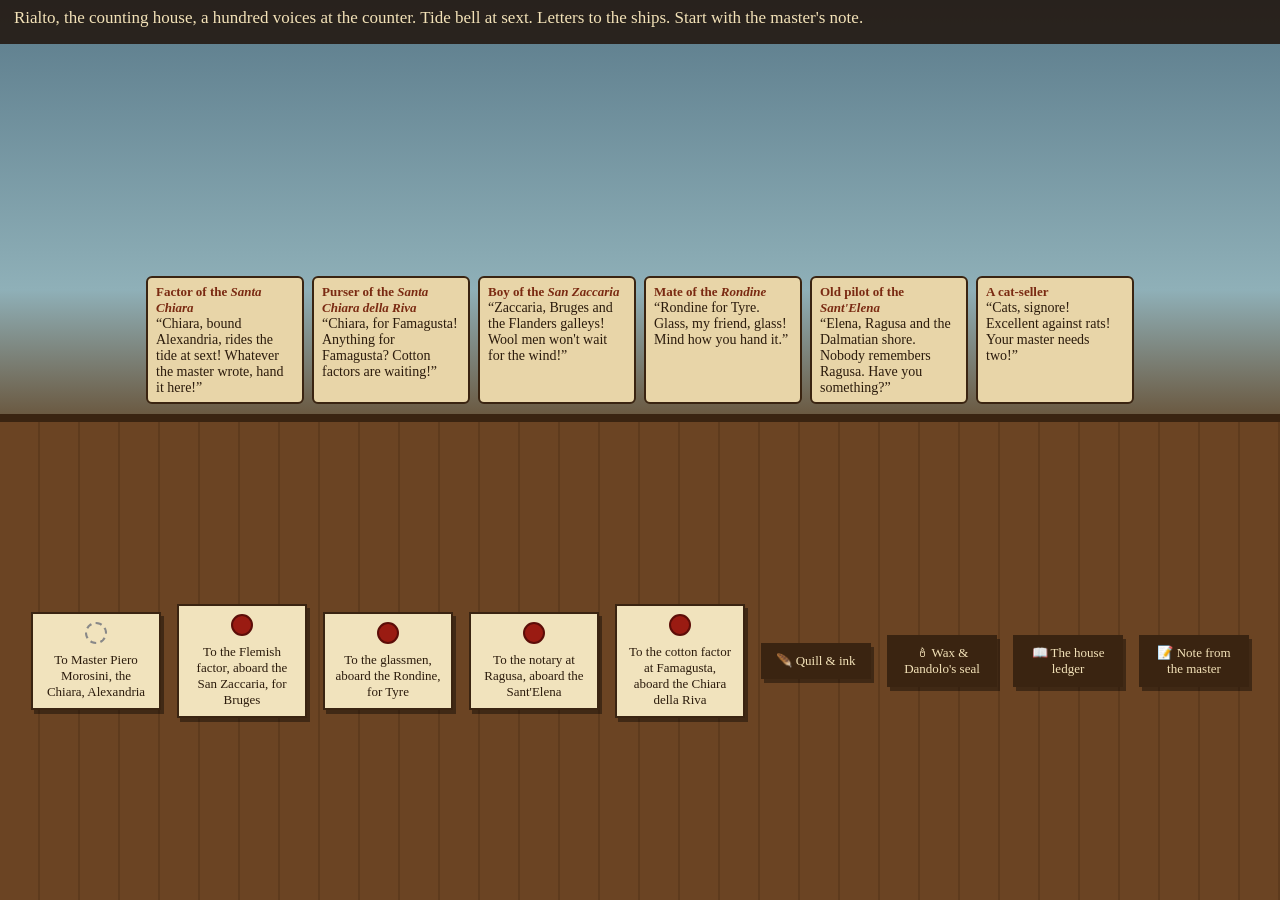
==== worlds/fog-pines/spaces/12_14/1/index.html @ 8b4f6ed6 "Visits, visitor books and heat" ====
<!doctype html><meta charset=utf-8><title>The Counting Desk</title>
<style>
*{box-sizing:border-box}body{margin:0;height:100vh;overflow:hidden;background:#2a1a10;color:#2b1b0c;font:17px Georgia,serif;display:flex;flex-direction:column}
#top{flex:0 0 46%;background:linear-gradient(#5a7a8a,#8fb0b8 70%,#6b5a42);padding:10px;display:flex;flex-wrap:wrap;gap:8px;align-content:flex-end;justify-content:center;position:relative}
#msg{position:absolute;left:0;right:0;top:0;padding:8px 14px;background:rgba(30,15,5,.82);color:#f3e2b8;min-height:44px;z-index:5}
.p{width:158px;background:#e8d5a8;border:2px solid #3a2411;border-radius:6px;padding:6px 8px;font-size:14px;cursor:pointer;position:relative;transition:transform .2s}
.p b{display:block;font-size:13px;color:#7a2a12}.p:hover{transform:translateY(-4px)}
.p.shake{animation:sh .35s}@keyframes sh{25%{transform:translateX(-8px)}75%{transform:translateX(8px)}}
.p.gone{opacity:.25;pointer-events:none;filter:grayscale(1)}
#desk{flex:1;background:repeating-linear-gradient(90deg,#6b4423 0 38px,#5e3b1d 38px 40px);border-top:8px solid #3a2411;position:relative;display:flex;gap:16px;align-items:center;justify-content:center;padding:14px;flex-wrap:wrap}
.o{background:#f1e3bd;border:2px solid #3a2411;padding:8px;width:130px;text-align:center;cursor:pointer;font-size:13px;box-shadow:3px 4px 0 rgba(0,0,0,.4);transition:transform .15s}
.o:hover{transform:rotate(-2deg) translateY(-3px)}.o.held{outline:4px solid #d4a017;transform:translateY(-8px)}
.o .s{display:inline-block;width:22px;height:22px;border-radius:50%;background:#9a1b12;margin-bottom:4px;border:2px solid #5c0d08}
.o .s.br{background:none;border:2px dashed #888}.o.done{opacity:.35;pointer-events:none}
.t{background:#3a2411;color:#f3e2b8;width:110px}
#pan{position:absolute;left:50%;top:50%;transform:translate(-50%,-50%);width:min(520px,92vw);background:#f4e8c4;border:3px solid #3a2411;padding:18px 22px;z-index:6;display:none;box-shadow:0 10px 40px #000a;line-height:1.5}
#pan .x{position:absolute;right:8px;top:4px;cursor:pointer;font-size:20px}
.num{border-bottom:2px dotted #9a1b12;cursor:pointer}.num.bad{color:#9a1b12;font-weight:bold}
.str{text-decoration:line-through;color:#777}.ink{color:#1a2a6a;font-style:italic}
#end{position:fixed;inset:0;background:rgba(20,10,4,.92);color:#f3e2b8;display:none;z-index:9;align-items:center;justify-content:center;text-align:center;padding:30px;flex-direction:column;gap:20px}
button{font:inherit;padding:10px 20px;background:#d4a017;border:2px solid #3a2411;cursor:pointer}
</style>
<div id=top><div id=msg></div></div>
<div id=desk></div>
<div id=pan></div>
<div id=end><div id=endt style="max-width:560px;line-height:1.6"></div><button id=go>Take the pouch down to the quay</button></div>
<script>
const B=window.branches||{say(){},onward(){},carry(){}};
const $=s=>document.querySelector(s);
const persons=[
 {id:"chiara",t:"Factor of the <i>Santa Chiara</i>",s:"“Chiara, bound Alexandria, rides the tide at sext! Whatever the master wrote, hand it here!”",want:"L1"},
 {id:"fam",t:"Purser of the <i>Santa Chiara della Riva</i>",s:"“Chiara, for Famagusta! Anything for Famagusta? Cotton factors are waiting!”",want:"L5"},
 {id:"zac",t:"Boy of the <i>San Zaccaria</i>",s:"“Zaccaria, Bruges and the Flanders galleys! Wool men won't wait for the wind!”",want:"L2"},
 {id:"ron",t:"Mate of the <i>Rondine</i>",s:"“Rondine for Tyre. Glass, my friend, glass! Mind how you hand it.”",want:"L3"},
 {id:"ele",t:"Old pilot of the <i>Sant'Elena</i>",s:"“Elena, Ragusa and the Dalmatian shore. Nobody remembers Ragusa. Have you something?”",want:"L4"},
 {id:"cat",t:"A cat-seller",s:"“Cats, signore! Excellent against rats! Your master needs two!”",want:null}];
const letters={
 L1:{n:"To Master Piero Morosini, the Chiara, Alexandria",body:"“…as to the pepper at the Alexandria fondaco: take @@ sacks, not more, against our bill of exchange; the remainder in cloves. Salute the factor. Ser Andrea Dandolo, Rialto.”"},
 L2:{n:"To the Flemish factor, aboard the San Zaccaria, for Bruges",body:"Six bales of Cotswold wool, fine, to be paid in Bruges cloth. Seal intact."},
 L3:{n:"To the glassmen, aboard the Rondine, for Tyre",body:"Soda ash by the Tyrian road. Seal intact."},
 L4:{n:"To the notary at Ragusa, aboard the Sant'Elena",body:"A legacy, a small one, for the widow Vukosava. Seal intact."},
 L5:{n:"To the cotton factor at Famagusta, aboard the Chiara della Riva",body:"Prices of the season, and a request for patience. Seal intact."}};
let held=null,fixed=false,sealed=false,done=new Set(),read1=false,sawLedger=false;
const say=t=>{$("#msg").innerHTML=t;try{B.say(t.replace(/<[^>]+>/g,""))}catch(e){}};
const top_=$("#top");
persons.forEach(p=>{const d=document.createElement("div");d.className="p";d.id="p_"+p.id;d.innerHTML="<b>"+p.t+"</b>"+p.s;d.onclick=()=>tryDeliver(p,d);top_.appendChild(d)});
const desk=$("#desk");
function mk(id,html,cls,fn){const d=document.createElement("div");d.className="o "+(cls||"");d.id="o_"+id;d.innerHTML=html;d.onclick=fn;desk.appendChild(d)}
["L1","L2","L3","L4","L5"].forEach(k=>mk(k,'<div class="s '+(k=="L1"?"br":"")+'" id="s_'+k+'"></div><br>'+letters[k].n,"",()=>pick(k)));
mk("quill","🪶 Quill &amp; ink","t",()=>pick("quill"));
mk("wax","🕯 Wax &amp; Dandolo's seal","t",()=>pick("wax"));
mk("led","📖 The house ledger","t",()=>openLedger());
mk("note","📝 Note from the master","t",()=>openPan("<p>A slip, weighted with an inkwell:</p><p><i>Tomà. The Chiara letter. Read it over once more before it goes. I have not looked at it myself; I trust your hand. A.D.</i></p>"));
function openPan(h){const p=$("#pan");p.innerHTML='<span class=x onclick="this.parentNode.style.display=\'none\'">✕</span>'+h;p.style.display="block"}
function showL1(){
 const n=fixed?'<span class=str>forty</span> <span class=ink>fourteen</span>':'<span class="num bad" id=num>forty</span>';
 openPan("<p><b>"+letters.L1.n+"</b></p><p>"+letters.L1.body.replace("@@",n)+"</p><p>"+(sealed?"🔴 Sealed with the red wax.":"Seal broken: Tomà opened it Tuesday to add a postscript and never closed it.")+"</p>");
 const e=$("#num");if(e)e.onclick=()=>strike();
}
function pick(k){
 if(k=="L1"){held="L1";showL1();if(!read1){read1=true;say("You read the letter again. Forty sacks of pepper. <i>Forty?</i> Something in your stomach turns over. Check the ledger.")}else say("The Chiara letter is in your hand"+(sealed?". Find the right Chiara.":". Seal broken: nobody will take that."))}
 else if(letters[k]){held=k;openPan("<p><b>"+letters[k].n+"</b></p><p>"+letters[k].body+"</p>");say("Held: "+letters[k].n+". Click the agent it belongs to.")}
 else if(k=="quill"){held="quill";say("The quill is wet. Click the figure you would correct (open the Chiara letter first).")}
 else if(k=="wax"){held="wax";if(!sealed&&read1){say("The wax drips. Click anywhere on the open Chiara letter to close it.");showL1()}else say("Wax is ready, but there is nothing broken to close.")}
 hl();
}
function hl(){document.querySelectorAll(".o").forEach(o=>o.classList.toggle("held",o.id=="o_"+held))}
function openLedger(){sawLedger=true;
 openPan("<p><b>House ledger, Rialto: Morosini accounts</b></p><p>Alexandria, outbound: <i>Chiara</i>.<br>Pepper, per master's order of Monday: <b>fourteen</b> sacks, against bill of exchange, 90 ducats.<br>Cloves: the remainder.</p><p style='color:#9a1b12'>Beneath it, in your own hand, three days ago: “forty, as spoken.” You wrote it down wrong.</p>");
 say("Fourteen. Not forty. Twenty-six sacks of credit the house does not have, and a factor in Alexandria who would have trusted it. That is on you, Tomà.")}
function strike(){
 if(held!="quill"){say("A figure on a page does not change by being stared at. Take the quill.");return}
 if(!sawLedger){say("Before you strike: what <i>should</i> it say? The ledger knows.");return}
 fixed=true;showL1();say("You strike the forty, once, cleanly, and write <i>fourteen</i> above it. Your hand is not entirely steady.");
}
$("#pan").addEventListener("click",e=>{
 if(held=="wax"&&!sealed&&read1&&e.target.id!="num"&&e.target.className!="x"){
  if(!fixed){say("Seal it with the wrong number and it is a lie with a crest on it. Correct it first.");return}
  sealed=true;$("#s_L1").classList.remove("br");showL1();say("The wax takes the seal with a small wet kiss. Now: which Chiara is it?")}
});
function tryDeliver(p,d){
 const shake=()=>{d.classList.add("shake");setTimeout(()=>d.classList.remove("shake"),400)};
 if(!held||!letters[held]){say(p.s+"<br><i>(Pick up a letter first.)</i>");return}
 if(held=="L1"&&(!fixed||!sealed)&&p.want){shake();say("“Open, and with a scratch in the pepper count? I'll not carry that.” The letter is not yet ready.");return}
 if(p.want==held){
  done.add(held);d.classList.add("gone");$("#o_"+held).classList.add("done");
  const lines={L1:"The factor reads the number twice, nods, and tucks it inside his coat. “Fourteen. Good.” The tide bell goes.",L2:"The boy is already running for the Flanders galley.",L3:"“Glass,” says the mate, gently, and carries it like an egg.",L4:"The old pilot holds it to the light. “Ragusa,” he says, as if to the sea.",L5:"The purser kisses the seal and shouts something about cotton."};
  held=null;hl();$("#pan").style.display="none";
  say(lines[p.want]+" ("+done.size+"/5)");
  if(done.size==5)setTimeout(finish,1500);
 }else{
  shake();
  say(p.want?"“Not mine! Read the ship, boy. The <i>whole</i> ship.”":"“No letters? I thought you'd want cats.”");
 }
}
function finish(){
 $("#endt").innerHTML="<p>The quay empties by degrees. Five letters on five hulls, and one of them now says what the house actually owes.</p><p>The cat-seller sells one cat to a customs man and leaves.</p><p>Behind you the master: “It was forty when I said it, Tomà? No. Fourteen is what I said. You'll repeat it back to me next time.” He puts a hand on your shoulder, briefly, and goes back to the Rialto.</p><p style='opacity:.7'>You keep the factor's receipt, with fourteen written in it.</p>";
 $("#end").style.display="flex";try{B.carry(["receipt for fourteen sacks"])}catch(e){}}
$("#go").onclick=()=>{try{B.onward()}catch(e){}};
say("Rialto, the counting house, a hundred voices at the counter. Tide bell at sext. Letters to the ships. Start with the master's note.");
</script>
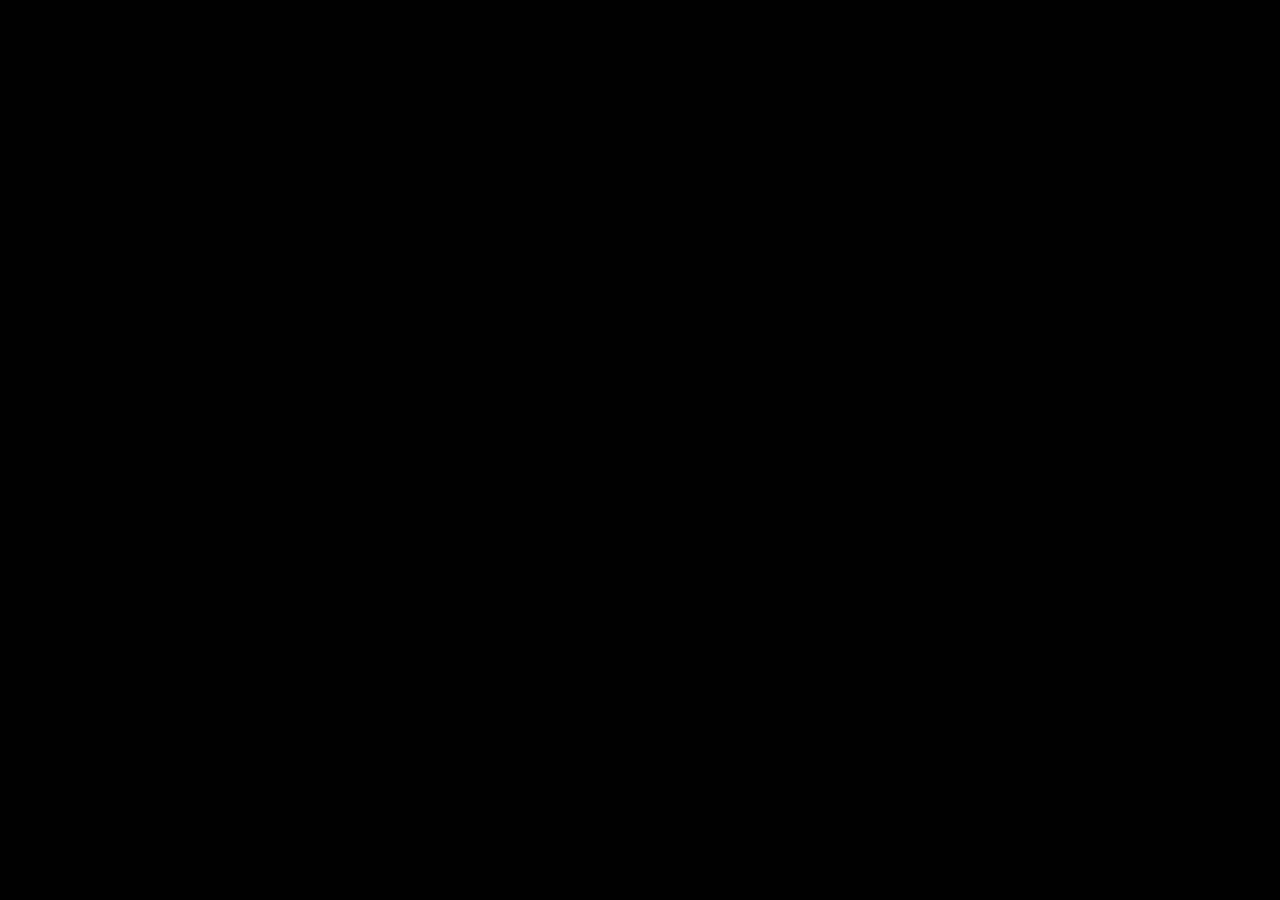
==== commit ca8e310e: "Moonlit Meadow 12,14: space 2, Inside Johnny: The Day Shift [claude, 728s]" ====
--- a/worlds/fog-pines/spaces/12_14/1/index.html
+++ b/worlds/fog-pines/spaces/12_14/1/index.html
@@ -1,101 +1,1266 @@
-<!doctype html><meta charset=utf-8><title>The Counting Desk</title>
-<style>
-*{box-sizing:border-box}body{margin:0;height:100vh;overflow:hidden;background:#2a1a10;color:#2b1b0c;font:17px Georgia,serif;display:flex;flex-direction:column}
-#top{flex:0 0 46%;background:linear-gradient(#5a7a8a,#8fb0b8 70%,#6b5a42);padding:10px;display:flex;flex-wrap:wrap;gap:8px;align-content:flex-end;justify-content:center;position:relative}
-#msg{position:absolute;left:0;right:0;top:0;padding:8px 14px;background:rgba(30,15,5,.82);color:#f3e2b8;min-height:44px;z-index:5}
-.p{width:158px;background:#e8d5a8;border:2px solid #3a2411;border-radius:6px;padding:6px 8px;font-size:14px;cursor:pointer;position:relative;transition:transform .2s}
-.p b{display:block;font-size:13px;color:#7a2a12}.p:hover{transform:translateY(-4px)}
-.p.shake{animation:sh .35s}@keyframes sh{25%{transform:translateX(-8px)}75%{transform:translateX(8px)}}
-.p.gone{opacity:.25;pointer-events:none;filter:grayscale(1)}
-#desk{flex:1;background:repeating-linear-gradient(90deg,#6b4423 0 38px,#5e3b1d 38px 40px);border-top:8px solid #3a2411;position:relative;display:flex;gap:16px;align-items:center;justify-content:center;padding:14px;flex-wrap:wrap}
-.o{background:#f1e3bd;border:2px solid #3a2411;padding:8px;width:130px;text-align:center;cursor:pointer;font-size:13px;box-shadow:3px 4px 0 rgba(0,0,0,.4);transition:transform .15s}
-.o:hover{transform:rotate(-2deg) translateY(-3px)}.o.held{outline:4px solid #d4a017;transform:translateY(-8px)}
-.o .s{display:inline-block;width:22px;height:22px;border-radius:50%;background:#9a1b12;margin-bottom:4px;border:2px solid #5c0d08}
-.o .s.br{background:none;border:2px dashed #888}.o.done{opacity:.35;pointer-events:none}
-.t{background:#3a2411;color:#f3e2b8;width:110px}
-#pan{position:absolute;left:50%;top:50%;transform:translate(-50%,-50%);width:min(520px,92vw);background:#f4e8c4;border:3px solid #3a2411;padding:18px 22px;z-index:6;display:none;box-shadow:0 10px 40px #000a;line-height:1.5}
-#pan .x{position:absolute;right:8px;top:4px;cursor:pointer;font-size:20px}
-.num{border-bottom:2px dotted #9a1b12;cursor:pointer}.num.bad{color:#9a1b12;font-weight:bold}
-.str{text-decoration:line-through;color:#777}.ink{color:#1a2a6a;font-style:italic}
-#end{position:fixed;inset:0;background:rgba(20,10,4,.92);color:#f3e2b8;display:none;z-index:9;align-items:center;justify-content:center;text-align:center;padding:30px;flex-direction:column;gap:20px}
-button{font:inherit;padding:10px 20px;background:#d4a017;border:2px solid #3a2411;cursor:pointer}
-</style>
-<div id=top><div id=msg></div></div>
-<div id=desk></div>
-<div id=pan></div>
-<div id=end><div id=endt style="max-width:560px;line-height:1.6"></div><button id=go>Take the pouch down to the quay</button></div>
-<script>
-const B=window.branches||{say(){},onward(){},carry(){}};
-const $=s=>document.querySelector(s);
-const persons=[
- {id:"chiara",t:"Factor of the <i>Santa Chiara</i>",s:"“Chiara, bound Alexandria, rides the tide at sext! Whatever the master wrote, hand it here!”",want:"L1"},
- {id:"fam",t:"Purser of the <i>Santa Chiara della Riva</i>",s:"“Chiara, for Famagusta! Anything for Famagusta? Cotton factors are waiting!”",want:"L5"},
- {id:"zac",t:"Boy of the <i>San Zaccaria</i>",s:"“Zaccaria, Bruges and the Flanders galleys! Wool men won't wait for the wind!”",want:"L2"},
- {id:"ron",t:"Mate of the <i>Rondine</i>",s:"“Rondine for Tyre. Glass, my friend, glass! Mind how you hand it.”",want:"L3"},
- {id:"ele",t:"Old pilot of the <i>Sant'Elena</i>",s:"“Elena, Ragusa and the Dalmatian shore. Nobody remembers Ragusa. Have you something?”",want:"L4"},
- {id:"cat",t:"A cat-seller",s:"“Cats, signore! Excellent against rats! Your master needs two!”",want:null}];
-const letters={
- L1:{n:"To Master Piero Morosini, the Chiara, Alexandria",body:"“…as to the pepper at the Alexandria fondaco: take @@ sacks, not more, against our bill of exchange; the remainder in cloves. Salute the factor. Ser Andrea Dandolo, Rialto.”"},
- L2:{n:"To the Flemish factor, aboard the San Zaccaria, for Bruges",body:"Six bales of Cotswold wool, fine, to be paid in Bruges cloth. Seal intact."},
- L3:{n:"To the glassmen, aboard the Rondine, for Tyre",body:"Soda ash by the Tyrian road. Seal intact."},
- L4:{n:"To the notary at Ragusa, aboard the Sant'Elena",body:"A legacy, a small one, for the widow Vukosava. Seal intact."},
- L5:{n:"To the cotton factor at Famagusta, aboard the Chiara della Riva",body:"Prices of the season, and a request for patience. Seal intact."}};
-let held=null,fixed=false,sealed=false,done=new Set(),read1=false,sawLedger=false;
-const say=t=>{$("#msg").innerHTML=t;try{B.say(t.replace(/<[^>]+>/g,""))}catch(e){}};
-const top_=$("#top");
-persons.forEach(p=>{const d=document.createElement("div");d.className="p";d.id="p_"+p.id;d.innerHTML="<b>"+p.t+"</b>"+p.s;d.onclick=()=>tryDeliver(p,d);top_.appendChild(d)});
-const desk=$("#desk");
-function mk(id,html,cls,fn){const d=document.createElement("div");d.className="o "+(cls||"");d.id="o_"+id;d.innerHTML=html;d.onclick=fn;desk.appendChild(d)}
-["L1","L2","L3","L4","L5"].forEach(k=>mk(k,'<div class="s '+(k=="L1"?"br":"")+'" id="s_'+k+'"></div><br>'+letters[k].n,"",()=>pick(k)));
-mk("quill","🪶 Quill &amp; ink","t",()=>pick("quill"));
-mk("wax","🕯 Wax &amp; Dandolo's seal","t",()=>pick("wax"));
-mk("led","📖 The house ledger","t",()=>openLedger());
-mk("note","📝 Note from the master","t",()=>openPan("<p>A slip, weighted with an inkwell:</p><p><i>Tomà. The Chiara letter. Read it over once more before it goes. I have not looked at it myself; I trust your hand. A.D.</i></p>"));
-function openPan(h){const p=$("#pan");p.innerHTML='<span class=x onclick="this.parentNode.style.display=\'none\'">✕</span>'+h;p.style.display="block"}
-function showL1(){
- const n=fixed?'<span class=str>forty</span> <span class=ink>fourteen</span>':'<span class="num bad" id=num>forty</span>';
- openPan("<p><b>"+letters.L1.n+"</b></p><p>"+letters.L1.body.replace("@@",n)+"</p><p>"+(sealed?"🔴 Sealed with the red wax.":"Seal broken: Tomà opened it Tuesday to add a postscript and never closed it.")+"</p>");
- const e=$("#num");if(e)e.onclick=()=>strike();
-}
-function pick(k){
- if(k=="L1"){held="L1";showL1();if(!read1){read1=true;say("You read the letter again. Forty sacks of pepper. <i>Forty?</i> Something in your stomach turns over. Check the ledger.")}else say("The Chiara letter is in your hand"+(sealed?". Find the right Chiara.":". Seal broken: nobody will take that."))}
- else if(letters[k]){held=k;openPan("<p><b>"+letters[k].n+"</b></p><p>"+letters[k].body+"</p>");say("Held: "+letters[k].n+". Click the agent it belongs to.")}
- else if(k=="quill"){held="quill";say("The quill is wet. Click the figure you would correct (open the Chiara letter first).")}
- else if(k=="wax"){held="wax";if(!sealed&&read1){say("The wax drips. Click anywhere on the open Chiara letter to close it.");showL1()}else say("Wax is ready, but there is nothing broken to close.")}
- hl();
-}
-function hl(){document.querySelectorAll(".o").forEach(o=>o.classList.toggle("held",o.id=="o_"+held))}
-function openLedger(){sawLedger=true;
- openPan("<p><b>House ledger, Rialto: Morosini accounts</b></p><p>Alexandria, outbound: <i>Chiara</i>.<br>Pepper, per master's order of Monday: <b>fourteen</b> sacks, against bill of exchange, 90 ducats.<br>Cloves: the remainder.</p><p style='color:#9a1b12'>Beneath it, in your own hand, three days ago: “forty, as spoken.” You wrote it down wrong.</p>");
- say("Fourteen. Not forty. Twenty-six sacks of credit the house does not have, and a factor in Alexandria who would have trusted it. That is on you, Tomà.")}
-function strike(){
- if(held!="quill"){say("A figure on a page does not change by being stared at. Take the quill.");return}
- if(!sawLedger){say("Before you strike: what <i>should</i> it say? The ledger knows.");return}
- fixed=true;showL1();say("You strike the forty, once, cleanly, and write <i>fourteen</i> above it. Your hand is not entirely steady.");
-}
-$("#pan").addEventListener("click",e=>{
- if(held=="wax"&&!sealed&&read1&&e.target.id!="num"&&e.target.className!="x"){
-  if(!fixed){say("Seal it with the wrong number and it is a lie with a crest on it. Correct it first.");return}
-  sealed=true;$("#s_L1").classList.remove("br");showL1();say("The wax takes the seal with a small wet kiss. Now: which Chiara is it?")}
-});
-function tryDeliver(p,d){
- const shake=()=>{d.classList.add("shake");setTimeout(()=>d.classList.remove("shake"),400)};
- if(!held||!letters[held]){say(p.s+"<br><i>(Pick up a letter first.)</i>");return}
- if(held=="L1"&&(!fixed||!sealed)&&p.want){shake();say("“Open, and with a scratch in the pepper count? I'll not carry that.” The letter is not yet ready.");return}
- if(p.want==held){
-  done.add(held);d.classList.add("gone");$("#o_"+held).classList.add("done");
-  const lines={L1:"The factor reads the number twice, nods, and tucks it inside his coat. “Fourteen. Good.” The tide bell goes.",L2:"The boy is already running for the Flanders galley.",L3:"“Glass,” says the mate, gently, and carries it like an egg.",L4:"The old pilot holds it to the light. “Ragusa,” he says, as if to the sea.",L5:"The purser kisses the seal and shouts something about cotton."};
-  held=null;hl();$("#pan").style.display="none";
-  say(lines[p.want]+" ("+done.size+"/5)");
-  if(done.size==5)setTimeout(finish,1500);
- }else{
-  shake();
-  say(p.want?"“Not mine! Read the ship, boy. The <i>whole</i> ship.”":"“No letters? I thought you'd want cats.”");
- }
-}
-function finish(){
- $("#endt").innerHTML="<p>The quay empties by degrees. Five letters on five hulls, and one of them now says what the house actually owes.</p><p>The cat-seller sells one cat to a customs man and leaves.</p><p>Behind you the master: “It was forty when I said it, Tomà? No. Fourteen is what I said. You'll repeat it back to me next time.” He puts a hand on your shoulder, briefly, and goes back to the Rialto.</p><p style='opacity:.7'>You keep the factor's receipt, with fourteen written in it.</p>";
- $("#end").style.display="flex";try{B.carry(["receipt for fourteen sacks"])}catch(e){}}
-$("#go").onclick=()=>{try{B.onward()}catch(e){}};
-say("Rialto, the counting house, a hundred voices at the counter. Tide bell at sext. Letters to the ships. Start with the master's note.");
+<!doctype html>
+<html><head><meta charset="utf-8"><title>The Middle Watch</title>
+<style>html,body{margin:0;background:#000;height:100%;overflow:hidden}</style></head>
+<body>
+<script type="module">
+import * as THREE from '/vendor/three.module.js';
+import { createSpace } from './kit.js';
+
+const s = createSpace({ background: '#05070a', eye: 1.6, speed: 2.2, reach: 2.2 });
+const { scene, camera, renderer, player } = s;
+const sleep = (ms) => new Promise((r) => setTimeout(r, ms));
+const clamp = (v, a, b) => Math.max(a, Math.min(b, v));
+const lerp = (a, b, t) => a + (b - a) * t;
+const PI = Math.PI;
+
+/* ---------- overlays ---------- */
+const ov = (css, html = '') => {
+  const d = document.createElement('div');
+  d.style.cssText = 'position:fixed;pointer-events:none;z-index:40;' + css;
+  d.innerHTML = html;
+  document.body.appendChild(d);
+  return d;
+};
+const fade = ov('inset:0;background:#000;opacity:1;transition:opacity 1.5s;z-index:45');
+const fadeText = ov('inset:0;display:flex;align-items:center;justify-content:center;color:#efe6cf;font:italic 34px Georgia,serif;opacity:0;transition:opacity 1s;z-index:46');
+const capBox = ov('left:0;right:0;top:50%;transform:translateY(-50%);text-align:center;color:#efe6cf;font:24px/1.5 Georgia,serif;padding:0 12vw;opacity:0;transition:opacity 1.2s;text-shadow:0 2px 8px #000;z-index:44');
+const tip = ov('right:14px;bottom:14px;color:#9fb;font:13px Georgia,serif;opacity:.7;text-align:right', 'click to look · WASD to walk · E to use');
+setTimeout(() => (tip.style.opacity = 0), 14000);
+async function caption(html, ms) {
+  capBox.innerHTML = html;
+  capBox.style.opacity = 1;
+  await sleep(ms);
+  capBox.style.opacity = 0;
+}
+
+/* ---------- speech queue ---------- */
+const sayQ = [];
+let sayBusy = false;
+function pump() {
+  if (sayBusy || !sayQ.length) return;
+  sayBusy = true;
+  const { t, res } = sayQ.shift();
+  s.say(t);
+  setTimeout(() => { sayBusy = false; res(); pump(); }, 3400);
+}
+const say = (t) => new Promise((res) => { sayQ.push({ t, res }); pump(); });
+const crew = (t) => { s.say(t); };
+
+/* ---------- state ---------- */
+const S = {
+  contact: 0, step: 'flying', compared: false, phase: 'loop', second: 'none',
+  phoneReady: false, flyOK: false, frozen: false, time: 36 * 60, mult: 1,
+  lastAct: performance.now(), holdAt: 0, holdHinted: false, mug: 0, stillTex: null,
+  boilerTex: null, doorT: -1, ritual: false, lock: null, strikeT: -1, pinnedCount: [0, 0, 0, 0],
+  erupt: false, flick: false, bead: false, cableDone: false,
+};
+const act = () => (S.lastAct = performance.now());
+const hms = (sec) => {
+  sec = Math.floor(sec);
+  const p = (n) => String(n).padStart(2, '0');
+  return `${p(Math.floor(sec / 3600) % 24)}:${p(Math.floor(sec / 60) % 60)}:${p(sec % 60)}`;
+};
+
+/* ---------- audio ---------- */
+const A = (() => {
+  let ctx = null, out = null, seaG = null, humG = null, cheerG = null, nb = null;
+  let cheerT = 0, cheerV = 0, seaT = 0, seaV = 0, humT = 1, humV = 1, creakIn = 5;
+  function init() {
+    if (ctx) return;
+    try { ctx = new (window.AudioContext || window.webkitAudioContext)(); } catch (e) { ctx = null; return; }
+    try {
+      out = ctx.createGain(); out.gain.value = 0.7; out.connect(ctx.destination);
+      const n = ctx.sampleRate * 2;
+      nb = ctx.createBuffer(1, n, ctx.sampleRate);
+      const d = nb.getChannelData(0);
+      for (let i = 0; i < n; i++) d[i] = Math.random() * 2 - 1;
+      const loop = () => { const b = ctx.createBufferSource(); b.buffer = nb; b.loop = true; b.start(); return b; };
+      humG = ctx.createGain(); humG.gain.value = 0.025; humG.connect(out);
+      [60, 120].forEach((f, k) => { const o = ctx.createOscillator(); o.frequency.value = f; const g = ctx.createGain(); g.gain.value = k ? 0.4 : 1; o.connect(g); g.connect(humG); o.start(); });
+      const eg = ctx.createGain(); eg.gain.value = 0.1;
+      const lp = ctx.createBiquadFilter(); lp.type = 'lowpass'; lp.frequency.value = 200;
+      loop().connect(lp); lp.connect(eg); eg.connect(out);
+      const lfo = ctx.createOscillator(); lfo.frequency.value = 0.2;
+      const lg = ctx.createGain(); lg.gain.value = 0.04; lfo.connect(lg); lg.connect(eg.gain); lfo.start();
+      seaG = ctx.createGain(); seaG.gain.value = 0;
+      const sl = ctx.createBiquadFilter(); sl.type = 'lowpass'; sl.frequency.value = 500;
+      loop().connect(sl); sl.connect(seaG); seaG.connect(out);
+      const sw = ctx.createOscillator(); sw.frequency.value = 0.08;
+      const sg = ctx.createGain(); sg.gain.value = 250; sw.connect(sg); sg.connect(sl.frequency); sw.start();
+      cheerG = ctx.createGain(); cheerG.gain.value = 0; cheerG.connect(out);
+      [[900, 0.7], [2200, 0.9], [420, 0.6]].forEach(([f, q]) => {
+        const bp = ctx.createBiquadFilter(); bp.type = 'bandpass'; bp.frequency.value = f; bp.Q.value = q;
+        loop().connect(bp); bp.connect(cheerG);
+      });
+    } catch (e) { console.error(e); }
+  }
+  const tone = (f, dur, g = 0.05, type = 'sine', f2 = null, when = 0) => {
+    if (!ctx || !out) return;
+    const t = ctx.currentTime + when;
+    const o = ctx.createOscillator(); o.type = type; o.frequency.setValueAtTime(f, t);
+    if (f2) o.frequency.linearRampToValueAtTime(f2, t + dur);
+    const gg = ctx.createGain(); gg.gain.setValueAtTime(g, t); gg.gain.exponentialRampToValueAtTime(0.0001, t + dur);
+    o.connect(gg); gg.connect(out); o.start(t); o.stop(t + dur + 0.02);
+  };
+  const burst = (dur, freq, g = 0.2, when = 0) => {
+    if (!ctx || !out || !nb) return;
+    const t = ctx.currentTime + when;
+    const b = ctx.createBufferSource(); b.buffer = nb;
+    const f = ctx.createBiquadFilter(); f.type = 'lowpass'; f.frequency.value = freq;
+    const gg = ctx.createGain(); gg.gain.setValueAtTime(g, t); gg.gain.exponentialRampToValueAtTime(0.0001, t + dur);
+    b.connect(f); f.connect(gg); gg.connect(out); b.start(t, Math.random()); b.stop(t + dur + 0.02);
+  };
+  return {
+    init,
+    clunk() { burst(0.04, 800, 0.5); tone(90, 0.12, 0.3); },
+    tick() { tone(3000, 0.015, 0.08); },
+    pencil() { for (let k = 0; k < 3; k++) burst(0.16, 3500, 0.06, k * 0.28); },
+    squeak() {
+      for (let k = 0; k < 3; k++) for (let j = 0; j < 6; j++) tone(1800 + Math.random() * 500, 0.06, 0.025, 'sine', null, k * 0.45 + j * 0.06);
+    },
+    print() {
+      if (!ctx || !out) return;
+      const t = ctx.currentTime;
+      const o = ctx.createOscillator(); o.type = 'square';
+      o.frequency.setValueAtTime(380, t); o.frequency.linearRampToValueAtTime(480, t + 1.2); o.frequency.linearRampToValueAtTime(380, t + 2.5);
+      const g = ctx.createGain(); g.gain.value = 0.012;
+      const am = ctx.createOscillator(); am.frequency.value = 30;
+      const ag = ctx.createGain(); ag.gain.value = 0.01; am.connect(ag); ag.connect(g.gain);
+      o.connect(g); g.connect(out); o.start(t); am.start(t); o.stop(t + 2.5); am.stop(t + 2.5);
+      for (let k = 0; k < 30; k++) burst(0.02, 1500, 0.07, k / 12);
+    },
+    clank() { burst(0.25, 600, 0.5); tone(70, 0.4, 0.4); tone(180, 0.3, 0.15, 'square'); },
+    cheer(v) { cheerT = v; },
+    sea(v) { seaT = v; },
+    hum(v) { humT = v; },
+    update(dt, outside) {
+      if (!ctx) return;
+      cheerV += (cheerT * (0.45 + 0.55 * Math.random()) - cheerV) * Math.min(1, dt * 7);
+      if (cheerG) cheerG.gain.value = cheerV * 0.3;
+      seaV += (seaT - seaV) * Math.min(1, dt * 1.5);
+      if (seaG) seaG.gain.value = seaV * 0.35;
+      humV += (humT - humV) * Math.min(1, dt * 2);
+      if (humG) humG.gain.value = 0.025 * humV;
+      if (outside) {
+        creakIn -= dt;
+        if (creakIn < 0) { creakIn = 6 + Math.random() * 3; tone(120, 0.7, 0.035, 'sine', 90); }
+      }
+    },
+  };
+})();
+['keydown', 'pointerdown', 'click'].forEach((e) => addEventListener(e, () => A.init(), { once: false }));
+
+/* ---------- helpers ---------- */
+const stdMat = (c, o = {}) => new THREE.MeshStandardMaterial({ color: c, roughness: 0.85, ...o });
+const baseMat = (c, o = {}) => new THREE.MeshBasicMaterial({ color: c, ...o });
+function box(w, h, d, x, y, z, c, parent = scene, m = null) {
+  const b = new THREE.Mesh(new THREE.BoxGeometry(w, h, d), m || stdMat(c));
+  b.position.set(x, y, z);
+  parent.add(b);
+  return b;
+}
+function hit(w, h, d, x, y, z, parent = scene) {
+  const b = new THREE.Mesh(new THREE.BoxGeometry(w, h, d), new THREE.MeshBasicMaterial({ visible: false }));
+  b.position.set(x, y, z);
+  parent.add(b);
+  return b;
+}
+function canvasTex(w, h, draw) {
+  const c = document.createElement('canvas');
+  c.width = w; c.height = h;
+  const ctx = c.getContext('2d');
+  draw(ctx, w, h);
+  const tex = new THREE.CanvasTexture(c);
+  tex.colorSpace = THREE.SRGBColorSpace;
+  return { c, ctx, tex, redraw: (fn) => { fn(ctx, w, h); tex.needsUpdate = true; } };
+}
+function textLines(ctx, lines, x, y, lh) {
+  lines.forEach((l, i) => ctx.fillText(l, x, y + i * lh));
+}
+const HAND = '"Bradley Hand","Segoe Script","Comic Sans MS",cursive';
+const MARKER = 'bold 56px "Marker Felt","Permanent Marker","Comic Sans MS",cursive';
+function beam(p1, p2, th, color, parent = scene) {
+  const a = new THREE.Vector3(...p1), b = new THREE.Vector3(...p2);
+  const len = a.distanceTo(b);
+  const m = new THREE.Mesh(new THREE.BoxGeometry(th, th, len), stdMat(color));
+  m.position.copy(a).add(b).multiplyScalar(0.5);
+  m.lookAt(b);
+  parent.add(m);
+  return m;
+}
+
+/* ---------- lights ---------- */
+scene.add(new THREE.AmbientLight('#8aa0b0', 0.6));
+const redLight = new THREE.PointLight('#ff3a2a', 6, 7);
+redLight.position.set(1.8, 2.1, 0);
+scene.add(redLight);
+const glow = new THREE.PointLight('#9fc8c0', 2.5, 5);
+glow.position.set(-0.6, 1.4, -0.6);
+scene.add(glow);
+const clip = new THREE.SpotLight('#ffd9a0', 5, 6, 0.7, 0.5, 2);
+clip.position.set(-0.4, 2.2, 0.6);
+clip.target.position.set(-0.4, 1.5, 1.27);
+scene.add(clip, clip.target);
+
+/* ---------- the van ---------- */
+s.room({ x: 0, z: 0, w: 6.2, d: 2.8, h: 2.3, wall: '#3a3f44', floor: '#2a2c2e', ceiling: '#2f3236', doors: [{ side: 'e', at: 0, w: 0.9 }] });
+s.player.position.set(-0.6, 0, 0.4);
+s.player.yaw = 0;
+s.walls.push({ x0: -2.4, x1: 1.6, z0: -1.3, z1: -0.7 });
+const doorBlock = { x0: 3.0, x1: 3.2, z0: -0.45, z1: 0.45 };
+s.walls.push(doorBlock);
+
+// console desk
+box(4.0, 0.78, 0.6, -0.4, 0.39, -1.0, '#2d3a48');
+box(4.0, 0.02, 0.6, -0.4, 0.79, -1.0, '#4a5866');
+
+// big monitor
+const bezel = box(1.3, 0.95, 0.35, -0.6, 1.45, -1.12, '#1a1a1a');
+box(0.3, 0.3, 0.2, -0.6, 0.95, -1.15, '#1a1a1a');
+const rt = (() => { try { return new THREE.WebGLRenderTarget(512, 384, { minFilter: THREE.LinearFilter, magFilter: THREE.LinearFilter }); } catch (e) { return null; } })();
+let fallback = !rt;
+const screenUniforms = { tex: { value: rt ? rt.texture : null }, time: { value: 0 } };
+const screenMat = new THREE.ShaderMaterial({
+  uniforms: screenUniforms,
+  toneMapped: false,
+  vertexShader: 'varying vec2 vUv; void main(){ vUv=uv; gl_Position=projectionMatrix*modelViewMatrix*vec4(position,1.0); }',
+  fragmentShader: `varying vec2 vUv; uniform sampler2D tex; uniform float time;
+    float h(vec2 p){ return fract(sin(dot(p,vec2(12.9898,78.233)))*43758.5453); }
+    void main(){
+      vec3 c = texture2D(tex, vUv).rgb;
+      float l = dot(c, vec3(0.299,0.587,0.114));
+      l = pow(l, 0.55) * 1.15;
+      l += (h(vUv*512.0 + time) - 0.5) * 0.12;
+      float sc = 0.85 + 0.15 * sin(vUv.y * 384.0 * 3.14159);
+      float vg = 1.0 - 1.1 * dot(vUv - 0.5, vUv - 0.5);
+      gl_FragColor = vec4(vec3(0.847,0.941,0.878) * l * sc * vg, 1.0);
+    }`,
+});
+const fbCanvas = canvasTex(256, 192, (x) => { x.fillStyle = '#222'; x.fillRect(0, 0, 256, 192); });
+const fbMat = new THREE.MeshBasicMaterial({ map: fbCanvas.tex });
+const screen = new THREE.Mesh(new THREE.PlaneGeometry(1.16, 0.86), fallback ? fbMat : screenMat);
+screen.position.set(-0.6, 1.45, -0.924);
+scene.add(screen);
+const ovl = canvasTex(512, 384, () => {});
+const ovlPlane = new THREE.Mesh(new THREE.PlaneGeometry(1.16, 0.86), new THREE.MeshBasicMaterial({ map: ovl.tex, transparent: true, depthWrite: false }));
+ovlPlane.position.set(-0.6, 1.45, -0.922);
+scene.add(ovlPlane);
+const monHit = hit(1.3, 0.95, 0.4, -0.6, 1.45, -1.05);
+s.thing(monHit, { label: 'the Argo monitor', use: () => crew("Argo: two and a half miles down, one camera, a lot of mud.") });
+
+// aux monitors
+function auxMonitor(x, draw) {
+  box(0.54, 0.44, 0.1, x, 1.25, -1.2, '#1a1a1a');
+  const c = canvasTex(256, 200, draw);
+  const p = new THREE.Mesh(new THREE.PlaneGeometry(0.46, 0.36), new THREE.MeshBasicMaterial({ map: c.tex }));
+  p.position.set(x, 1.25, -1.148);
+  scene.add(p);
+  return c;
+}
+const drawSonar = (x, w, h) => {
+  x.fillStyle = '#031006'; x.fillRect(0, 0, w, h);
+  x.fillStyle = '#4fdc6a'; x.font = '15px monospace';
+  x.fillText('SONAR  —  PORT / STBD', 10, 20);
+  for (let i = 0; i < 90; i++) {
+    const a = 20 + Math.random() * 60;
+    x.fillStyle = `rgba(80,220,110,${0.15 + Math.random() * 0.5})`;
+    x.fillRect(w / 2 - a, 34 + i * 1.8, a * 2, 1.4);
+  }
+};
+const drawNav = (x, w, h, t) => {
+  x.fillStyle = '#031006'; x.fillRect(0, 0, w, h);
+  x.fillStyle = '#4fdc6a'; x.font = '17px monospace';
+  x.fillText("NAV  41°43'N  49°56'W", 10, 30);
+  x.fillText('HDG 184   SOG 0.8 kn', 10, 60);
+  x.fillText('TOW 23   CBL 3920 m', 10, 90);
+  if (Math.floor(t * 2) % 2) x.fillRect(10, 110, 10, 18);
+};
+const auxL = auxMonitor(-1.75, drawSonar);
+const auxR = auxMonitor(0.55, (x, w, h) => drawNav(x, w, h, 0));
+s.thing(hit(0.54, 0.44, 0.2, -1.75, 1.25, -1.15), { label: 'the sonar monitor', use: () => crew('Side-scan. Mud to port, mud to starboard. Mud the whole way to Newfoundland.') });
+s.thing(hit(0.54, 0.44, 0.2, 0.55, 1.25, -1.15), { label: 'the nav monitor', use: () => crew("41°43' N, 49°56' W. Somewhere under here, by everyone's arithmetic but the ocean's.") });
+
+// freeze button
+box(0.2, 0.02, 0.14, -0.9, 0.80, -0.85, '#555a5e');
+const btn = new THREE.Mesh(new THREE.CylinderGeometry(0.05, 0.05, 0.03, 20), stdMat('#c01818', { emissive: '#400000' }));
+btn.position.set(-0.9, 0.825, -0.85);
+scene.add(btn);
+const plateLabel = canvasTex(128, 40, (x, w, h) => { x.fillStyle = '#c9c4b0'; x.fillRect(0, 0, w, h); x.fillStyle = '#111'; x.font = 'bold 20px monospace'; x.fillText('FRAME HOLD', 8, 27); });
+const pl = new THREE.Mesh(new THREE.PlaneGeometry(0.14, 0.045), new THREE.MeshBasicMaterial({ map: plateLabel.tex }));
+pl.rotation.x = -PI / 2; pl.position.set(-0.9, 0.812, -0.76);
+scene.add(pl);
+const btnHit = hit(0.2, 0.14, 0.2, -0.9, 0.84, -0.85);
+
+// procedure card
+const CARD = 'MIDDLE WATCH — CONTACT PROCEDURE\n1  FREEZE   (red button)\n2  PRINT    (printer — take the still)\n3  PIN      (board — right column!)\n4  LOG      (book — time + what it is)\nThen let her fly.\n\nDo NOT wake the Chief for a rock.';
+const cardTex = canvasTex(256, 360, (x, w, h) => {
+  x.fillStyle = '#efe6cf'; x.fillRect(0, 0, w, h);
+  x.fillStyle = '#23201a'; x.font = `bold 15px ${HAND}`;
+  textLines(x, CARD.split('\n'), 10, 28, 24);
+});
+const card = new THREE.Mesh(new THREE.PlaneGeometry(0.2, 0.28), new THREE.MeshBasicMaterial({ map: cardTex.tex, color: '#cccccc' }));
+card.rotation.x = -1.2; card.position.set(-0.3, 0.795, -0.8);
+scene.add(card);
+s.thing(hit(0.26, 0.1, 0.3, -0.3, 0.84, -0.8), { label: 'the procedure card', use: () => s.read('Taped to the console', CARD) });
+
+// printer
+const printer = box(0.36, 0.14, 0.3, 0.55, 0.85, -0.85, '#cdbf9c');
+box(0.3, 0.02, 0.01, 0.55, 0.83, -0.699, '#111');
+const led = new THREE.Mesh(new THREE.SphereGeometry(0.012, 8, 8), baseMat('#33ff55'));
+led.position.set(0.68, 0.89, -0.698);
+scene.add(led);
+const pLab = canvasTex(128, 32, (x, w, h) => { x.fillStyle = '#e8dcc0'; x.fillRect(0, 0, w, h); x.fillStyle = '#222'; x.font = 'bold 17px monospace'; x.fillText('VIDEO PRINTER', 6, 22); });
+const pLabM = new THREE.Mesh(new THREE.PlaneGeometry(0.16, 0.04), new THREE.MeshBasicMaterial({ map: pLab.tex }));
+pLabM.position.set(0.45, 0.89, -0.697);
+scene.add(pLabM);
+const printerHit = hit(0.4, 0.2, 0.34, 0.55, 0.85, -0.85);
+
+// paper sheet (shared curl geometry)
+const paperGeo = new THREE.PlaneGeometry(0.2, 0.15, 8, 1);
+{
+  const p = paperGeo.attributes.position;
+  for (let i = 0; i < p.count; i++) { const u = p.getX(i) / 0.1; p.setZ(i, 0.03 * u * u * 0.5); }
+  paperGeo.computeVertexNormals();
+}
+const sheetMat = new THREE.MeshBasicMaterial({ color: '#efe6cf', side: THREE.DoubleSide });
+const sheet = new THREE.Mesh(paperGeo, sheetMat);
+sheet.rotation.x = -PI / 2 + 0.15;
+sheet.position.set(0.55, 0.84, -0.86);
+sheet.visible = false;
+scene.add(sheet);
+const sheetHit = hit(0.26, 0.1, 0.22, 0.55, 0.86, -0.66);
+sheetHit.visible = false;
+const held = new THREE.Mesh(paperGeo, sheetMat);
+held.position.set(0.26, -0.2, -0.6);
+held.rotation.set(0.1, -0.25, 0.05);
+held.visible = false;
+camera.add(held);
+
+// mug
+const mug = new THREE.Mesh(new THREE.CylinderGeometry(0.04, 0.035, 0.1, 14), stdMat('#e8e8e4'));
+mug.position.set(-1.6, 0.83, -0.8);
+scene.add(mug);
+s.thing(hit(0.14, 0.16, 0.14, -1.6, 0.84, -0.8), {
+  label: 'the coffee mug',
+  use: () => { S.mug++; crew(S.mug === 1 ? "Cold. It's been cold since eleven." : "You drink it anyway. That's the watch."); },
+});
+
+// wall phone
+box(0.12, 0.26, 0.05, 1.4, 1.35, -1.27, '#d8ccb0');
+box(0.1, 0.06, 0.1, 1.4, 1.5, -1.24, '#c8bc9c');
+const cord = new THREE.Mesh(new THREE.TorusGeometry(0.06, 0.008, 6, 14), stdMat('#c8bc9c'));
+cord.position.set(1.4, 1.2, -1.23);
+scene.add(cord);
+const phoneLab = canvasTex(128, 32, (x, w, h) => { x.fillStyle = '#efe6cf'; x.fillRect(0, 0, w, h); x.fillStyle = '#222'; x.font = 'bold 15px monospace'; x.fillText('GALLEY / BRIDGE', 6, 21); });
+const phoneLabM = new THREE.Mesh(new THREE.PlaneGeometry(0.14, 0.035), new THREE.MeshBasicMaterial({ map: phoneLab.tex }));
+phoneLabM.position.set(1.4, 1.32, -1.242);
+scene.add(phoneLabM);
+const phoneHit = hit(0.24, 0.4, 0.2, 1.4, 1.35, -1.2);
+
+// oilskin
+box(0.04, 0.05, 0.04, 2.7, 1.8, -1.27, '#555');
+const oil = box(0.4, 0.8, 0.12, 2.7, 1.4, -1.22, '#d4a82a');
+s.thing(oil, { label: 'the oilskin', use: () => crew('Somebody’s yellow jacket. It smells of the North Atlantic, which smells of diesel.') });
+
+// door
+const doorPivot = new THREE.Group();
+doorPivot.position.set(3.1, 0, -0.45);
+scene.add(doorPivot);
+const doorSlab = box(0.1, 2.0, 0.9, 0, 1.0, 0.45, '#5b6268', doorPivot);
+box(0.14, 0.05, 0.2, -0.08, 1.0, 0.8, '#aaa', doorPivot);
+box(0.2, 0.3, 0.9, 3.1, 2.15, 0, '#3a3f44');
+s.thing(doorSlab, { label: 'the door', use: () => crew(S.doorT >= 0 ? 'Go on out. Leave the cameras running.' : 'Locked against the weather. The watch stays in the van.') });
+
+// wall clock
+const clockTex = canvasTex(256, 256, () => {});
+function drawClock() {
+  clockTex.redraw((x, w, h) => {
+    x.fillStyle = '#f2f2ee'; x.beginPath(); x.arc(128, 128, 122, 0, 7); x.fill();
+    x.strokeStyle = '#111'; x.lineWidth = 6; x.stroke();
+    x.fillStyle = '#111';
+    for (let i = 0; i < 12; i++) { const a = (i / 12) * 2 * PI; x.fillRect(128 + Math.sin(a) * 100 - 3, 128 - Math.cos(a) * 100 - 3, 6, 6); }
+    const sec = S.time % 60, min = (S.time / 60) % 60, hr = (S.time / 3600) % 12;
+    const hand = (ang, len, wd, col) => { x.strokeStyle = col; x.lineWidth = wd; x.beginPath(); x.moveTo(128, 128); x.lineTo(128 + Math.sin(ang) * len, 128 - Math.cos(ang) * len); x.stroke(); };
+    hand((hr / 12) * 2 * PI, 60, 9, '#111');
+    hand((min / 60) * 2 * PI, 90, 6, '#111');
+    hand((sec / 60) * 2 * PI, 100, 2, '#c00');
+  });
+}
+const clockM = new THREE.Mesh(new THREE.CircleGeometry(0.2, 32), new THREE.MeshBasicMaterial({ map: clockTex.tex }));
+clockM.rotation.y = -PI / 2;
+clockM.position.set(2.99, 1.95, 0);
+scene.add(clockM);
+s.thing(hit(0.1, 0.45, 0.45, 2.95, 1.95, 0), {
+  label: 'the wall clock',
+  use: () => { const t = hms(S.time); crew(`${t.slice(0, 5)} and some seconds.`); },
+});
+
+// corkboard
+box(2.6, 1.2, 0.04, -0.4, 1.5, 1.28, '#b48a5a');
+const COLS = ['ROCK', 'LIFE', 'JUNK', '?'];
+const colX = [-1.375, -0.725, -0.075, 0.575];
+const headTex = canvasTex(1040, 120, () => {});
+function drawHeaders(p) {
+  headTex.redraw((x, w, h) => {
+    x.fillStyle = '#c29a68'; x.fillRect(0, 0, w, h);
+    x.fillStyle = '#111'; x.font = MARKER; x.textAlign = 'center';
+    for (let i = 0; i < 4; i++) {
+      x.fillText(COLS[i], 130 + i * 260, i === 3 && p > 0 ? 62 : 82);
+      if (i) { x.fillStyle = 'rgba(0,0,0,.35)'; x.fillRect(i * 260, 6, 3, 108); x.fillStyle = '#111'; }
+    }
+    if (p > 0) {
+      const a = clamp(p / 0.5, 0, 1);
+      x.strokeStyle = '#111'; x.lineWidth = 9; x.lineCap = 'round';
+      x.beginPath(); x.moveTo(840, 70); x.lineTo(840 + 100 * a, 22 + 8 * (1 - a) * 0 + (1 - a) * 0 + 8 * a - 8 * a + 0); x.stroke();
+      x.beginPath(); x.moveTo(850, 20); x.lineTo(850 + 90 * a, 66 - 0); x.stroke();
+      const b = clamp((p - 0.5) / 0.5, 0, 1);
+      if (b > 0) {
+        x.save();
+        x.beginPath(); x.rect(782, 70, 236 * b, 50); x.clip();
+        x.font = 'bold 38px "Marker Felt","Permanent Marker","Comic Sans MS",cursive';
+        x.fillText('TITANIC', 910, 110);
+        x.restore();
+      }
+    }
+  });
+}
+drawHeaders(0);
+const headM = new THREE.Mesh(new THREE.PlaneGeometry(2.6, 0.3), new THREE.MeshBasicMaterial({ map: headTex.tex, color: '#bbbbbb' }));
+headM.rotation.y = PI;
+headM.position.set(-0.4, 1.95, 1.255);
+scene.add(headM);
+
+// pre-pinned stills
+const smear = canvasTex(64, 48, (x, w, h) => {
+  x.fillStyle = '#e9e1cc'; x.fillRect(0, 0, w, h);
+  for (let i = 0; i < 90; i++) { x.fillStyle = `rgba(70,66,58,${Math.random() * 0.4})`; x.fillRect(Math.random() * w, Math.random() * h, 2 + Math.random() * 8, 2 + Math.random() * 5); }
+});
+const smearMat = new THREE.MeshBasicMaterial({ map: smear.tex, side: THREE.DoubleSide, color: '#cfcfcf' });
+const stillGeo = new THREE.PlaneGeometry(0.12, 0.09);
+const pinGeo = new THREE.SphereGeometry(0.008, 6, 6);
+const pinMat = baseMat('#d02020');
+function pinDot(x, y, z) { const d = new THREE.Mesh(pinGeo, pinMat); d.position.set(x, y, z); scene.add(d); return d; }
+for (let c = 0; c < 3; c++) {
+  for (let k = 0; k < 30; k++) {
+    const gx = k % 4, gy = Math.floor(k / 4);
+    const x = colX[c] - 0.225 + gx * 0.15 + (Math.random() - 0.5) * 0.02 + (k >= 28 ? 0.05 : 0);
+    const y = 1.8 - gy * 0.115 + (Math.random() - 0.5) * 0.02;
+    const m = new THREE.Mesh(stillGeo, smearMat);
+    m.rotation.set(0, PI, (Math.random() - 0.5) * 0.14);
+    m.position.set(x, y, 1.25);
+    scene.add(m);
+    pinDot(x, y + 0.03, 1.248);
+  }
+}
+pinDot(colX[3], 1.82, 1.25);
+// column targets
+const targets = [];
+const CAPTIONS = [
+  'ROCK: a hundred and twelve stills of rock. Someone has written "STILL ROCK" on one.',
+  'LIFE: fish, sea cucumbers, brittle stars. One fish is labelled GERALD and has been pinned three times.',
+  'JUNK: beer cans, a boot, a lot of coal clinker. Steamers have crossed here for a century.',
+  '?: Empty. One pin, waiting.',
+];
+const capCount = [0, 0, 0, 0];
+for (let i = 0; i < 4; i++) {
+  const t = hit(0.6, 1.0, 0.1, colX[i], 1.4, 1.2);
+  targets.push(t);
+  s.thing(t, { label: `the board — ${COLS[i]}`, use: () => boardUse(i) });
+}
+function refreshBoardLabels() {
+  targets.forEach((t, i) => s.setLabel(t, S.step === 'held' ? `pin under ${COLS[i]}` : `the board — ${COLS[i]}`));
+}
+
+// shipbuilder plate
+const plateTex = canvasTex(256, 340, (x, w, h) => {
+  x.fillStyle = '#d8c9a0'; x.fillRect(0, 0, w, h);
+  x.strokeStyle = '#3b3220'; x.fillStyle = '#3b3220'; x.lineWidth = 3;
+  x.beginPath(); x.arc(128, 150, 95, 0, 7); x.stroke();
+  x.lineWidth = 1.5;
+  for (let i = 0; i < 40; i++) { const a = (i / 40) * 2 * PI; x.beginPath(); x.arc(128 + Math.cos(a) * 85, 150 + Math.sin(a) * 85, 2.2, 0, 7); x.fill(); }
+  x.lineWidth = 3;
+  [-45, 0, 45].forEach((dx) => { x.beginPath(); x.arc(128 + dx, 190, 17, 0, 7); x.stroke(); x.beginPath(); x.arc(128 + dx, 190, 8, 0, 7); x.stroke(); });
+  x.font = 'bold 15px Georgia'; x.textAlign = 'center';
+  x.fillText('THE SHIPBUILDER, 1911', 128, 285);
+  x.fillText('SINGLE-ENDED BOILER', 128, 305);
+});
+const plateM = new THREE.Mesh(new THREE.PlaneGeometry(0.45, 0.6), new THREE.MeshBasicMaterial({ map: plateTex.tex, color: '#cccccc' }));
+plateM.rotation.y = PI;
+plateM.position.set(1.4, 1.5, 1.27);
+scene.add(plateM);
+const plateHit = hit(0.5, 0.65, 0.1, 1.4, 1.5, 1.2);
+
+// logbook
+box(0.5, 0.03, 0.34, -1.9, 0.97, 1.05, '#4a3a2a');
+box(0.42, 0.04, 0.3, -1.9, 1.0, 1.05, '#2f5a3a');
+box(0.38, 0.025, 0.27, -1.9, 1.03, 1.05, '#efe6cf');
+box(0.14, 0.01, 0.01, -1.65, 1.03, 0.95, '#c9a227');
+const logHit = hit(0.5, 0.12, 0.36, -1.9, 1.02, 1.05);
+
+/* ---------- the fantail ---------- */
+{
+  const deck = new THREE.Mesh(new THREE.PlaneGeometry(10, 12), stdMat('#4b4f52', { roughness: 0.6 }));
+  deck.rotation.x = -PI / 2; deck.position.set(8, -0.02, 0);
+  scene.add(deck);
+  const rail = (x0, z0, x1, z1) => beam([x0, 1.0, z0], [x1, 1.0, z1], 0.05, '#c8ccd0');
+  rail(3.1, -6, 12.5, -6); rail(3.1, 6, 12.5, 6); rail(12.5, -6, 12.5, 6);
+  for (let k = 0; k <= 6; k++) { const z = -6 + k * 2; box(0.05, 1.0, 0.05, 12.5, 0.5, z, '#c8ccd0'); }
+  for (let k = 0; k <= 4; k++) { const x = 3.5 + k * 2.25; box(0.05, 1.0, 0.05, x, 0.5, -6, '#c8ccd0'); box(0.05, 1.0, 0.05, x, 0.5, 6, '#c8ccd0'); }
+  s.walls.push({ x0: 12.5, x1: 12.6, z0: -6.1, z1: 6.1 });
+  s.walls.push({ x0: 3.1, x1: 12.6, z0: -6.1, z1: -6 });
+  s.walls.push({ x0: 3.1, x1: 12.6, z0: 6, z1: 6.1 });
+  s.walls.push({ x0: 5.4, x1: 6.6, z0: -3.7, z1: -2.3 });
+  // A-frame
+  beam([11.2, 0, -2.4], [12.2, 6, -0.5], 0.25, '#d9a12a');
+  beam([11.2, 0, 2.4], [12.2, 6, 0.5], 0.25, '#d9a12a');
+  beam([12.2, 6, -0.5], [12.2, 6, 0.5], 0.25, '#d9a12a');
+  beam([11.7, 3, -1.45], [11.7, 3, 1.45], 0.18, '#d9a12a');
+  const sheave = new THREE.Mesh(new THREE.TorusGeometry(0.4, 0.08, 8, 20), stdMat('#888'));
+  sheave.position.set(12.4, 5.5, 0);
+  scene.add(sheave);
+  // winch drum + cable
+  const drum = new THREE.Mesh(new THREE.CylinderGeometry(0.6, 0.6, 1.4, 20), stdMat('#7a6a50'));
+  drum.rotation.x = PI / 2; drum.position.set(6, 0.8, -3);
+  scene.add(drum);
+  box(1.6, 0.3, 1.8, 6, 0.15, -3, '#40464a');
+  const cableMat = stdMat('#c8c8c0', { emissive: '#444440' });
+  const a = new THREE.Vector3(6, 1.4, -3), b = new THREE.Vector3(12.4, 5.9, 0);
+  const seg = new THREE.Mesh(new THREE.CylinderGeometry(0.02, 0.02, a.distanceTo(b), 6), cableMat);
+  seg.position.copy(a).add(b).multiplyScalar(0.5);
+  seg.lookAt(b); seg.rotateX(PI / 2);
+  scene.add(seg);
+  const drop = new THREE.Mesh(new THREE.CylinderGeometry(0.02, 0.02, 62, 6), cableMat);
+  drop.position.set(12.8, 5.5 - 31, 0);
+  scene.add(drop);
+  const over = new THREE.Mesh(new THREE.TorusGeometry(0.4, 0.02, 6, 12, PI), cableMat);
+  over.position.set(12.4, 5.5, 0);
+  scene.add(over);
+  // sea
+  const seaGeo = new THREE.PlaneGeometry(400, 400, 64, 64);
+  seaGeo.rotateX(-PI / 2);
+  const seaBase = Float32Array.from(seaGeo.attributes.position.array);
+  const sea = new THREE.Mesh(seaGeo, stdMat('#0a1722', { roughness: 0.3, metalness: 0.1 }));
+  sea.position.set(0, -2.5, 0);
+  scene.add(sea);
+  let sf = 0;
+  s.onFrame((dt, t) => {
+    const p = seaGeo.attributes.position;
+    for (let i = 0; i < p.count; i++) {
+      const x = seaBase[i * 3], z = seaBase[i * 3 + 2];
+      p.setY(i, Math.sin(x * 0.05 + t * 0.5) * 0.3 + Math.sin(z * 0.07 - t * 0.4) * 0.25);
+    }
+    p.needsUpdate = true;
+    if (++sf % 4 === 0) seaGeo.computeVertexNormals();
+  });
+  // stars + moon
+  const sp = new Float32Array(900);
+  for (let i = 0; i < 300; i++) {
+    const th = Math.random() * 2 * PI, ph = Math.random() * 1.3;
+    sp[i * 3] = Math.cos(th) * Math.cos(ph) * 600; sp[i * 3 + 1] = Math.sin(ph) * 600 + 10; sp[i * 3 + 2] = Math.sin(th) * Math.cos(ph) * 600;
+  }
+  const sg = new THREE.BufferGeometry();
+  sg.setAttribute('position', new THREE.BufferAttribute(sp, 3));
+  scene.add(new THREE.Points(sg, new THREE.PointsMaterial({ color: '#ffffff', size: 2, sizeAttenuation: false, fog: false })));
+  const moon = new THREE.Mesh(new THREE.SphereGeometry(10, 12, 12), baseMat('#c8d0e0'));
+  moon.position.set(400, 140, 250);
+  scene.add(moon);
+  // floodlight + oval
+  const flood = new THREE.SpotLight('#fff2d0', 90, 25, 0.5, 0.6, 2);
+  flood.position.set(12.0, 6, 0);
+  flood.target.position.set(12.8, -2.5, 0);
+  scene.add(flood, flood.target);
+  const deckLamp = new THREE.PointLight('#ffe2b0', 6, 14);
+  deckLamp.position.set(7, 3.2, 0);
+  scene.add(deckLamp);
+  const oval = new THREE.Mesh(new THREE.CircleGeometry(1.7, 28), new THREE.MeshBasicMaterial({ color: '#8c9a9a', transparent: true, opacity: 0.4, depthWrite: false }));
+  oval.rotation.x = -PI / 2; oval.position.set(12.8, 0.0 - 2.4, 0);
+  scene.add(oval);
+  // figures
+  [-3.6, -2.4, -1.2, 1.2, 2.4, 3.6].forEach((z) => {
+    const g = new THREE.Group();
+    const m = new THREE.MeshBasicMaterial({ color: '#0b0b0d' });
+    const body = new THREE.Mesh(new THREE.CylinderGeometry(0.2, 0.24, 1.35, 10), m);
+    body.position.y = 0.68;
+    const head = new THREE.Mesh(new THREE.SphereGeometry(0.15, 10, 10), m);
+    head.position.y = 1.5;
+    g.add(body, head);
+    g.position.set(12.0, 0, z);
+    scene.add(g);
+  });
+  // bead of light + cable hit
+  const bead = new THREE.Mesh(new THREE.SphereGeometry(0.07, 8, 8), baseMat('#ffffee'));
+  bead.visible = false;
+  scene.add(bead);
+  const beadLight = new THREE.PointLight('#fffbe0', 2, 3);
+  bead.add(beadLight);
+  let bt = 0;
+  s.onFrame((dt) => {
+    if (!S.bead) return;
+    bead.visible = true;
+    bt += dt;
+    const k = (bt % 2.5) / 2.5;
+    bead.position.set(12.8, lerp(5.4, -2.6, k), 0);
+  });
+  S.cableHit = hit(0.5, 4, 0.5, 12.8, 3, 0);
+}
+
+/* ---------- the inner world ---------- */
+const inner = new THREE.Scene();
+inner.background = new THREE.Color(0x000000);
+inner.fog = new THREE.FogExp2(0x000000, 0.09);
+const icam = new THREE.PerspectiveCamera(50, 4 / 3, 0.1, 80);
+inner.add(new THREE.AmbientLight(0xffffff, 0.08));
+const spot = new THREE.SpotLight('#e8f0ff', 70, 40, 0.6, 0.5, 1);
+inner.add(spot, spot.target);
+const hfn = (x, z) => 0.18 * Math.sin(x * 0.31 + z * 0.17) + 0.12 * Math.sin(z * 0.43 - x * 0.2) + 0.06 * Math.sin(x * 1.3 + z * 0.9);
+const L = (c, o = {}) => new THREE.MeshLambertMaterial({ color: c, ...o });
+{
+  const g = new THREE.PlaneGeometry(60, 160, 80, 220);
+  g.rotateX(-PI / 2);
+  g.translate(0, 0, -70);
+  const p = g.attributes.position;
+  const col = new Float32Array(p.count * 3);
+  for (let i = 0; i < p.count; i++) {
+    const x = p.getX(i), z = p.getZ(i);
+    p.setY(i, hfn(x, z));
+    const v = 0.78 + 0.22 * Math.sin(x * 2.1 + z * 3.3) * Math.sin(z * 1.7 - x * 0.9) + (Math.random() - 0.5) * 0.12;
+    col[i * 3] = 0.48 * v; col[i * 3 + 1] = 0.5 * v; col[i * 3 + 2] = 0.44 * v;
+  }
+  g.setAttribute('color', new THREE.BufferAttribute(col, 3));
+  g.computeVertexNormals();
+  inner.add(new THREE.Mesh(g, new THREE.MeshLambertMaterial({ vertexColors: true })));
+  // pebbles
+  const peb = new THREE.InstancedMesh(new THREE.SphereGeometry(1, 5, 4), L('#9a9a8c'), 450);
+  const m4 = new THREE.Matrix4(), q = new THREE.Quaternion(), sc = new THREE.Vector3(), ps = new THREE.Vector3();
+  for (let i = 0; i < 450; i++) {
+    const x = (Math.random() - 0.5) * 24, z = -3 - Math.random() * 120, r = 0.04 + Math.random() * 0.09;
+    ps.set(x, hfn(x, z) + r * 0.3, z); sc.set(r, r * 0.6, r);
+    q.setFromEuler(new THREE.Euler(Math.random(), Math.random(), 0));
+    peb.setMatrixAt(i, m4.compose(ps, q, sc));
+  }
+  peb.frustumCulled = false;
+  inner.add(peb);
+  // drag marks
+  for (let i = 0; i < 14; i++) {
+    const x = (Math.random() - 0.5) * 16, z = -6 - Math.random() * 100;
+    const d = new THREE.Mesh(new THREE.BoxGeometry(0.06, 0.02, 2.5 + Math.random() * 3), L('#2b2d28'));
+    d.position.set(x, hfn(x, z) + 0.02, z);
+    d.rotation.y = (Math.random() - 0.5) * 0.4;
+    inner.add(d);
+  }
+}
+const CZ = (i) => -12 - 12 * i;
+const contacts3d = [];
+const swayers = [];
+function placeAt(obj, x, z, lift = 0) { obj.position.set(x, hfn(x, z) + lift, z); inner.add(obj); return obj; }
+function buildBoulder() {
+  const g = new THREE.IcosahedronGeometry(0.7, 2);
+  const p = g.attributes.position;
+  for (let i = 0; i < p.count; i++) {
+    const n = 1 + 0.18 * Math.sin(p.getX(i) * 5.1 + p.getZ(i) * 3.3) + 0.1 * Math.sin(p.getY(i) * 7.7);
+    p.setXYZ(i, p.getX(i) * n * 1.15, p.getY(i) * n * 0.75, p.getZ(i) * n);
+  }
+  g.computeVertexNormals();
+  const m = new THREE.Mesh(g, L('#7a7c7c'));
+  return placeAt(m, 0.2, CZ(0), 0.35);
+}
+function buildFish() {
+  const g = new THREE.Group();
+  const bodyG = new THREE.ConeGeometry(0.11, 0.8, 12); bodyG.rotateX(PI / 2);
+  const body = new THREE.Mesh(bodyG, L('#b8b8aa', { emissive: '#303028' }));
+  body.position.z = 0.05;
+  const head = new THREE.Mesh(new THREE.SphereGeometry(0.12, 12, 10), L('#c8c8b8', { emissive: '#303028' }));
+  head.scale.set(1, 0.9, 1.3); head.position.z = -0.35;
+  const tailG = new THREE.ConeGeometry(0.03, 0.6, 6); tailG.rotateX(PI / 2);
+  const tail = new THREE.Group();
+  tail.add(new THREE.Mesh(tailG, L('#9a9a8c')));
+  tail.children[0].position.z = 0.3;
+  tail.position.z = 0.45;
+  const fin = new THREE.Mesh(new THREE.BoxGeometry(0.01, 0.18, 0.4), L('#a0a090'));
+  fin.position.set(0, 0.1, 0.05);
+  g.add(body, head, tail, fin);
+  g.rotation.y = 0.9;
+  swayers.push(tail);
+  return placeAt(g, 0.1, CZ(1), 0.4);
+}
+function buildCan() {
+  const g = new THREE.Group();
+  const c = new THREE.Mesh(new THREE.CylinderGeometry(0.06, 0.06, 0.2, 12), L('#d8d8d8', { emissive: '#505050' }));
+  c.rotation.z = PI / 2;
+  const band = new THREE.Mesh(new THREE.CylinderGeometry(0.063, 0.063, 0.05, 12), L('#7a2020'));
+  band.rotation.z = PI / 2;
+  g.add(c, band);
+  g.rotation.y = 0.6;
+  return placeAt(g, 0.15, CZ(2), 0.06);
+}
+function buildDrop() {
+  const g = new THREE.Group();
+  const r = new THREE.Mesh(new THREE.IcosahedronGeometry(0.5, 0), L('#9a9a92'));
+  r.scale.set(1, 0.8, 1.2); r.rotation.set(0.4, 0.7, 0.2); r.position.y = 0.25;
+  const ring = new THREE.Mesh(new THREE.TorusGeometry(0.85, 0.12, 8, 24), L('#58594f'));
+  ring.rotation.x = PI / 2; ring.scale.set(1, 1, 0.5); ring.position.y = 0.02;
+  g.add(r, ring);
+  return placeAt(g, -0.1, CZ(3), 0);
+}
+function buildCoal() {
+  const g = new THREE.Group();
+  [[0, 0, 0.2], [0.5, -1.0, 0.15], [-0.2, -2.1, 0.17]].forEach(([x, z, r]) => {
+    const m = new THREE.Mesh(new THREE.DodecahedronGeometry(r, 0), L('#303034'));
+    m.position.set(x, r * 0.5, z);
+    m.rotation.set(Math.random() * 3, Math.random() * 3, 0);
+    g.add(m);
+  });
+  return placeAt(g, 0, CZ(4) + 1.0, 0);
+}
+function buildPlate() {
+  const geo = new THREE.BoxGeometry(1.5, 0.06, 0.9, 24, 1, 12);
+  const p = geo.attributes.position;
+  for (let i = 0; i < p.count; i++) {
+    const x = p.getX(i), z = p.getZ(i);
+    p.setY(i, p.getY(i) + 0.14 * Math.sin(x * 2.4) * (z + 0.5) + 0.05 * x * z);
+  }
+  geo.computeVertexNormals();
+  const g = new THREE.Group();
+  g.add(new THREE.Mesh(geo, L('#6a6a72', { emissive: '#18181c' })));
+  const rg = new THREE.SphereGeometry(0.035, 6, 5);
+  const rm = L('#9a9aa2');
+  for (let row = 0; row < 2; row++) for (let k = 0; k < 14; k++) {
+    const x = -0.68 + k * 0.105, z = 0.38 - row * 0.12;
+    const r = new THREE.Mesh(rg, rm);
+    r.position.set(x, 0.14 * Math.sin(x * 2.4) * (z + 0.5) + 0.05 * x * z + 0.04, z);
+    g.add(r);
+  }
+  g.rotation.y = 0.4; g.rotation.z = 0.08;
+  return placeAt(g, 0, CZ(5), 0.12);
+}
+function buildBoiler() {
+  const g = new THREE.Group();
+  const bodyG = new THREE.CylinderGeometry(2.4, 2.4, 3.5, 36); bodyG.rotateX(PI / 2);
+  g.add(new THREE.Mesh(bodyG, L('#6a5a4a')));
+  const rg = new THREE.SphereGeometry(0.07, 6, 5), rm = L('#9a8a76');
+  for (let i = 0; i < 48; i++) {
+    const a = (i / 48) * 2 * PI;
+    const r = new THREE.Mesh(rg, rm);
+    r.position.set(Math.cos(a) * 2.3, Math.sin(a) * 2.3, 1.76);
+    g.add(r);
+  }
+  const dg = new THREE.CylinderGeometry(0.45, 0.45, 0.08, 24); dg.rotateX(PI / 2);
+  const tg = new THREE.TorusGeometry(0.5, 0.06, 8, 24);
+  [-1.2, 0, 1.2].forEach((x) => {
+    const d = new THREE.Mesh(dg, L('#9c8a74'));
+    d.position.set(x, -0.85, 1.78);
+    const t = new THREE.Mesh(tg, L('#2e2620'));
+    t.position.set(x, -0.85, 1.8);
+    g.add(d, t);
+  });
+  const cg = new THREE.ConeGeometry(0.04, 0.55, 6); cg.rotateX(PI);
+  for (let i = 0; i < 14; i++) {
+    const a = 0.25 + (i / 13) * (PI - 0.5);
+    const c = new THREE.Mesh(cg, L('#7a4a2a'));
+    c.position.set(Math.cos(a) * 2.3, Math.sin(a) * 2.3 - 0.3, 1.78);
+    g.add(c);
+  }
+  g.rotation.set(0.05, 0, 0.08);
+  return placeAt(g, 0, CZ(6), 1.9);
+}
+[buildBoulder, buildFish, buildCan, buildDrop, buildCoal, buildPlate, buildBoiler].forEach((f) => {
+  try { contacts3d.push(f()); } catch (e) { console.error(e); contacts3d.push(null); }
+});
+// wreckage trailing past the boiler
+try {
+  const rust = L('#5a4a3c'), steel = L('#808088');
+  const rail = (x, z) => {
+    const g = new THREE.Group();
+    for (let k = 0; k < 4; k++) { const p = new THREE.Mesh(new THREE.CylinderGeometry(0.03, 0.03, 0.9, 6), steel); p.position.set(k * 0.45 - 0.7, 0.45, 0); g.add(p); }
+    const bar = new THREE.Mesh(new THREE.BoxGeometry(1.5, 0.04, 0.04), steel); bar.position.y = 0.88; g.add(bar);
+    g.rotation.z = 0.25; g.rotation.y = Math.random() * 3;
+    placeAt(g, x, z, 0);
+  };
+  const port = (x, z) => { const t = new THREE.Mesh(new THREE.TorusGeometry(0.32, 0.07, 8, 20), L('#9c8a60')); t.rotation.x = -1.2; placeAt(t, x, z, 0.3); };
+  const plate = (x, z, w, d) => { const b = new THREE.Mesh(new THREE.BoxGeometry(w, 0.05, d), rust); b.rotation.y = Math.random(); placeAt(b, x, z, 0.1); };
+  rail(-1.2, -89); port(1.6, -90); plate(-2, -91.5, 3, 1.1); rail(2, -93);
+  port(-0.5, -94.5);
+  const pipe = new THREE.Mesh(new THREE.CylinderGeometry(0.15, 0.15, 2.4, 10), rust); pipe.rotation.z = PI / 2; pipe.rotation.y = 0.5; placeAt(pipe, 1, -96, 0.15);
+  plate(-1.5, -97, 1.4, 2); plate(2.2, -98, 2.4, 0.8);
+} catch (e) { console.error(e); }
+
+/* ---------- the sled ---------- */
+const cam = { x: 0, y: 8, z: 0, tx: 0, ty: 0, td: 5.6 };
+const holdZ = (i) => CZ(i) + (i === 6 ? 7.75 : 5.6);
+const CONTACTS = [
+  { t: '00:38', col: 0, name: 'boulder', arrive: 'PILOT: Something. Holding.', wrong: "NAV: That's a rock. I know, I know. They all look like something at this hour.", log: '00:38  Boulder, pillow basalt. ROCK.' },
+  { t: '00:44', col: 1, name: 'fish', arrive: 'PILOT: Holding.', wrong: 'PILOT: It has a face. Life.', log: '00:44  Grenadier (rattail), ~40 cm. LIFE. Not Gerald.' },
+  { t: '00:49', col: 2, name: 'can', arrive: 'PILOT: Holding.', wrong: 'NAV: Seventies can. The Titanic did not carry pull-tabs.', log: '00:49  Beer can, pull-tab type. JUNK.' },
+  { t: '00:53', col: 0, name: 'dropstone', arrive: 'PILOT: Holding.', wrong: 'PILOT: Dropstone. An iceberg carried that here and let go of it. Rock.', log: '00:53  Dropstone, granite, in soft sediment. Rafted by ice. ROCK.' },
+  { t: '00:58', col: 2, name: 'coal', arrive: 'PILOT: Holding.', wrong: "NAV: Coal's not proof. Every steamer since 1850 has shovelled clinker over the side. Junk. …Keep an eye out, though.", log: '00:58  Coal, several lumps, in a line. JUNK (?).' },
+  { t: '01:02', col: 3, name: 'plate', arrive: 'PILOT: Holding.', wrong: "PILOT: Rocks don't have rivets. Put it under the question mark.", log: '01:02  Metal plate, riveted, man-made, large. ?' },
+  { t: '01:05', col: 3, name: 'boiler', arrive: 'PILOT: Holding. …Holding.', wrong: '', log: '01:05  BOILER. Riveted, three furnace doors. Matches Shipbuilder plate. TITANIC.' },
+];
+const timeOf = (str) => parseInt(str.slice(0, 2), 10) * 3600 + parseInt(str.slice(3), 10) * 60;
+const timeSeen = [];
+const SPEED = 1.6;
+const lookTarget = new THREE.Vector3();
+
+function updateSled(dt, t) {
+  const i = Math.min(S.contact, 6);
+  if (S.phase === 'loop' && S.step === 'flying' && S.flyOK) {
+    const hz = holdZ(i);
+    const rem = cam.z - hz;
+    if (rem > 0.03) {
+      const v = Math.min(SPEED, 0.3 + rem * 0.8);
+      cam.z -= Math.min(rem, v * dt);
+      if (rem < 8 && !timeSeen[i]) { timeSeen[i] = true; S.time = timeOf(CONTACTS[i].t) - 6; }
+    } else arrive(i);
+  }
+  if (S.erupt) cam.z -= 1.2 * dt;
+  // pose goals
+  let gx = 0, gy = 8, gty = 0, gtd = 5.6, gtx = 0;
+  if (i === 6 && !S.erupt) {
+    const p = clamp(1 - (cam.z - holdZ(6)) / 10, 0, 1);
+    gy = lerp(8, 3.5, p); gty = 1.8 * p; gtd = 5.6 + 0.4 * p;
+  }
+  if (S.erupt) { gx = 3.2; gy = 5; gty = 0; gtd = 5.6; gtx = 1.5; }
+  const k = Math.min(1, dt * 2.5);
+  cam.x += (gx - cam.x) * k; cam.y += (gy - cam.y) * k; cam.ty += (gty - cam.ty) * k; cam.td += (gtd - cam.td) * k;
+  icam.position.set(cam.x, cam.y, cam.z);
+  lookTarget.set(cam.x - gtx, cam.ty, cam.z - cam.td);
+  icam.lookAt(lookTarget);
+  spot.position.copy(icam.position);
+  spot.target.position.copy(lookTarget);
+  swayers.forEach((w) => (w.rotation.y = Math.sin(t * 2.2) * 0.45));
+}
+
+function arrive(i) {
+  S.step = 'holding';
+  S.holdAt = performance.now();
+  S.holdHinted = false;
+  act();
+  say(CONTACTS[i].arrive);
+  if (i === 6) say('NAV: What is that.');
+}
+
+/* ---------- the ritual: freeze, print, pin, log ---------- */
+s.thing(btnHit, {
+  label: 'the frame hold',
+  use: () => {
+    if (S.phase === 'loop' && S.step === 'holding') {
+      S.frozen = true; S.step = 'frozen'; A.clunk(); act();
+      return 'the frame hold (held)';
+    }
+    if (S.phase === 'loop' && S.step === 'frozen') { crew('Already holding the frame. Print it.'); return; }
+    if (S.step === 'flying') crew('Nothing on the screen but mud. Wait for a contact.');
+    else crew('The frame is held. Get on with it.');
+  },
+});
+
+function captureStill() {
+  const W = 320, H = 240;
+  const c = document.createElement('canvas'); c.width = W; c.height = H;
+  const x = c.getContext('2d');
+  let ok = false;
+  try {
+    if (!rt || fallback) throw new Error('no rt');
+    const buf = new Uint8Array(512 * 384 * 4);
+    renderer.readRenderTargetPixels(rt, 0, 0, 512, 384, buf);
+    const src = document.createElement('canvas'); src.width = 512; src.height = 384;
+    const sx = src.getContext('2d');
+    const id = sx.createImageData(512, 384);
+    for (let y = 0; y < 384; y++) for (let xx = 0; xx < 512; xx++) {
+      const si = ((383 - y) * 512 + xx) * 4, di = (y * 512 + xx) * 4;
+      const l = (buf[si] * 0.299 + buf[si + 1] * 0.587 + buf[si + 2] * 0.114) / 255;
+      const v = Math.min(255, Math.pow(l, 0.55) * 290);
+      id.data[di] = id.data[di + 1] = id.data[di + 2] = v; id.data[di + 3] = 255;
+    }
+    sx.putImageData(id, 0, 0);
+    x.drawImage(src, 0, 0, W, H);
+    ok = true;
+  } catch (e) { /* fall through */ }
+  if (!ok) {
+    x.fillStyle = '#555'; x.fillRect(0, 0, W, H);
+    for (let i = 0; i < 1500; i++) { x.fillStyle = `rgba(${Math.random() > 0.5 ? 255 : 0},${Math.random() > 0.5 ? 255 : 0},0,0.06)`; x.fillRect(Math.random() * W, Math.random() * H, 3, 3); }
+    x.fillStyle = '#ddd'; x.beginPath(); x.ellipse(W / 2, H / 2, 70, 40, 0, 0, 7); x.fill();
+  }
+  const im = x.getImageData(0, 0, W, H), d = im.data;
+  const bayer = [0, 8, 2, 10, 12, 4, 14, 6, 3, 11, 1, 9, 15, 7, 13, 5];
+  for (let y = 0; y < H; y++) for (let xx = 0; xx < W; xx++) {
+    const i = (y * W + xx) * 4;
+    const v = d[i] / 255, thr = (bayer[(y & 3) * 4 + (xx & 3)] + 0.5) / 16;
+    const dark = v * 1.05 < thr * 0.85;
+    d[i] = dark ? 0x3a : 0xef; d[i + 1] = dark ? 0x31 : 0xe6; d[i + 2] = dark ? 0x28 : 0xcf; d[i + 3] = 255;
+  }
+  x.putImageData(im, 0, 0);
+  x.fillStyle = '#efe6cf'; x.fillRect(0, 0, W, 22); x.fillRect(0, H - 22, W, 22);
+  x.fillStyle = '#3a3128'; x.font = 'bold 14px monospace';
+  x.fillText(`ARGO   ${hms(S.time)}   CAM 2`, 8, 16);
+  x.fillText('DEPTH 3781 m   ALT 8.2 m   HDG 184', 8, H - 7);
+  const tex = new THREE.CanvasTexture(c);
+  tex.colorSpace = THREE.SRGBColorSpace;
+  return tex;
+}
+
+let printAnim = null;
+function startPrint(second) {
+  const tex = second ? S.boilerTex : captureStill();
+  if (!second) S.stillTex = tex;
+  if (S.contact === 6 && !second) S.boilerTex = tex;
+  sheetMat.map = tex; sheetMat.color.set('#ffffff'); sheetMat.needsUpdate = true;
+  sheet.visible = true;
+  sheet.position.set(0.55, 0.84, -0.86);
+  printAnim = { t: 0, second };
+  S.second = second ? 'printing' : S.second;
+  if (!second) S.step = 'printing';
+  A.print();
+  s.setLabel(printerHit, 'the printer (printing…)');
+}
+s.thing(printerHit, {
+  label: 'the printer',
+  use: () => {
+    if (S.phase === 'loop' && S.step === 'frozen') { act(); startPrint(false); return; }
+    if (S.step === 'printing' || S.second === 'printing') return crew('Wait. It’s thinking.');
+    if (S.step === 'printed') return crew('Take the still first.');
+    if (S.step === 'held' || S.step === 'pinned') return crew('It’s still warm.');
+    crew('The printer only prints a held frame. FREEZE first.');
+  },
+});
+s.thing(sheetHit, {
+  label: 'take the still',
+  use: () => {
+    if (printAnim) return;
+    if (S.second === 'ready') {
+      S.second = 'taken';
+      sheet.visible = false; sheetHit.visible = false;
+      s.inventory.add('the boiler still (thermal print, still warm)');
+      crew('NAV: Write it in the book. Write it in the book.');
+      act();
+      return;
+    }
+    if (S.step !== 'printed') return;
+    sheet.visible = false; sheetHit.visible = false;
+    held.visible = true;
+    S.itemName = S.contact === 6 ? 'still: 01:05 — the round thing' : `still: ${CONTACTS[S.contact].t} ${CONTACTS[S.contact].name}`;
+    s.inventory.add(S.itemName);
+    S.step = 'held';
+    act();
+    refreshBoardLabels();
+  },
+});
+
+const tweens = [];
+let pinCount = 0;
+function pin(col) {
+  const idx = S.pinnedCount[col]++;
+  const m = new THREE.Mesh(paperGeo, new THREE.MeshBasicMaterial({ map: sheetMat.map, side: THREE.DoubleSide }));
+  held.getWorldPosition(m.position);
+  held.getWorldQuaternion(m.quaternion);
+  m.scale.copy(held.scale);
+  scene.add(m);
+  held.visible = false;
+  s.inventory.remove(S.itemName);
+  const tx = colX[col] + (Math.random() - 0.5) * 0.1, ty = col === 3 ? 1.5 - idx * 0.3 : 1.62 - (idx % 3) * 0.28 + (Math.random() - 0.5) * 0.04;
+  const tq = new THREE.Quaternion().setFromEuler(new THREE.Euler(0, PI, (Math.random() - 0.5) * 0.14));
+  tweens.push({ m, t: 0, p0: m.position.clone(), q0: m.quaternion.clone(), p1: new THREE.Vector3(tx, ty, 1.24), q1: tq, tx, ty });
+  S.step = 'pinned';
+  act();
+  refreshBoardLabels();
+  if (S.contact === 5) setTimeout(() => crew('NAV: …First one in that column in six weeks.'), 700);
+  if (S.contact === 6) boilerPinned();
+}
+function boardUse(col) {
+  if (S.phase === 'loop' && S.step === 'held') {
+    const c = S.contact;
+    if (c === 6) {
+      if (col !== 3) return crew("NAV: Don't you dare.");
+      if (!S.compared) return crew("PILOT: Not yet. Check it against the plate first. If we wake him, we're sure.");
+      return pin(col);
+    }
+    if (col === CONTACTS[c].col) return pin(col);
+    return crew(CONTACTS[c].wrong);
+  }
+  if (S.phase === 'loop' && S.step === 'pinned' ) { /* fallthrough to caption */ }
+  if (col < 3 && capCount[col]++ % 2 === 1) return crew('A hundred grey postcards of nothing. Each one was somebody’s twenty minutes of hope.');
+  crew(CAPTIONS[col]);
+}
+s.onFrame((dt) => {
+  for (let i = tweens.length - 1; i >= 0; i--) {
+    const w = tweens[i];
+    w.t = Math.min(1, w.t + dt / 0.3);
+    w.m.position.lerpVectors(w.p0, w.p1, w.t);
+    w.m.quaternion.slerpQuaternions(w.q0, w.q1, w.t);
+    w.m.scale.setScalar(lerp(1, 0.8, w.t));
+    if (w.t >= 1) {
+      A.tick();
+      pinDot(w.tx, w.ty + 0.065, 1.236);
+      tweens.splice(i, 1);
+    }
+  }
+});
+
+// log
+const LOG_HEAD = 'WATCH LOG — R/V KNORR — ARGO TOW 23\n31 AUG 1985\n\n23:12  Mud.\n23:40  Mud, ripple marks.\n00:05  Fish (Gerald?).\n00:20  Mud. Coffee.';
+const logEntries = [];
+s.thing(logHit, {
+  label: 'the logbook',
+  use: () => {
+    if (S.phase !== 'loop' || S.step !== 'pinned') {
+      if (S.phase === 'loop' && S.step !== 'pinned' && S.step !== 'done') return crew('Pin it first. The log follows the board.');
+      return s.read('Watch log — Knorr, Argo, 31 Aug / 1 Sep 1985', [LOG_HEAD, ...logEntries].join('\n'));
+    }
+    if (S.contact === 6 && S.second !== 'taken') return crew('Take the second print first.');
+    const c = S.contact;
+    logEntries.push(CONTACTS[c].log);
+    A.pencil();
+    s.read('Watch log — Knorr, Argo, 31 Aug / 1 Sep 1985', [LOG_HEAD, ...logEntries].join('\n'), () => afterLog(c));
+  },
+});
+function afterLog(c) {
+  act();
+  if (c === 6) {
+    S.step = 'done';
+    S.phoneReady = true;
+    say('PILOT: Somebody wake him.');
+    s.setLabel(phoneHit, 'the wall phone — wake the chief');
+    return;
+  }
+  S.contact++;
+  S.step = 'flying';
+  S.frozen = false;
+  s.setLabel(btnHit, 'the frame hold');
+  s.setLabel(printerHit, 'the printer (warm)');
+  if (c === 4) say('PILOT: Lot of coal. Debris trail, maybe. Or a coal barge’s lunch.');
+  else if (c === 5) say("PILOT: We don't wake him for a plate. Releasing. Coming up on something big.");
+  else say('PILOT: Releasing.');
+}
+
+// shipbuilder plate use
+s.thing(plateHit, {
+  label: 'the Shipbuilder plate',
+  use: () => {
+    if (S.phase === 'loop' && S.step === 'held' && S.contact === 6 && !S.compared) {
+      s.read('Holding the still against the plate',
+        'The still on the left, the 1911 page on the right.\n\nA round face. A ring of rivets around the rim.\nThree furnace doors across the bottom: one, two, three.\n\nThe plate: a single-ended Scotch boiler, three furnaces, 15 ft 9 in across. Twenty-four double-ended ones and five single-ended ones were fitted in the ship.\n\nThey match.',
+        () => {
+          S.compared = true;
+          s.inventory.rename('still: 01:05 — the round thing', 'still: 01:05 — boiler');
+          S.itemName = 'still: 01:05 — boiler';
+          say('NAV: …Oh.');
+          say('PILOT: Okay. Okay. Pin it.');
+        });
+      return;
+    }
+    s.read('The Shipbuilder', 'The Shipbuilder, special number, 1911. A line drawing of a single-ended boiler: round face, rivets round the rim, three furnace doors in a row. Someone has pinned it here in July "for reference", and someone else has written underneath: "optimist".');
+  },
+});
+
+// phone
+s.thing(phoneHit, {
+  label: 'the wall phone',
+  use: () => {
+    if (!S.phoneReady || S.phase !== 'loop') return crew('GALLEY / BRIDGE. Nobody calls the galley at one in the morning for nothing.');
+    S.phase = 'erupt';
+    s.read('The wall phone',
+      'You lift the handset. The cook answers through a mouthful of something.\n\n"Galley."\n\n"Go and wake the chief. Tell him we\'ve got something."\n\n"What kind of something?"\n\nYou look at the board.\n\n"Tell him it\'s a boiler."',
+      () => eruption());
+  },
+});
+
+/* ---------- the boiler pinned: marker, second print ---------- */
+async function boilerPinned() {
+  await sleep(500);
+  S.strikeT = 0;
+  A.squeak();
+  await sleep(3200);
+  crew('PILOT: Print another. One for the board, one for us.');
+  S.second = 'printing';
+  startPrint(true);
+}
+
+/* ---------- eruption, the turn, the fantail ---------- */
+async function eruption() {
+  await sleep(2000);
+  A.cheer(1);
+  S.flick = true;
+  S.frozen = false;
+  S.erupt = true;
+  s.setLabel(btnHit, 'the frame hold');
+  say('NAV: A boiler! We’ve got a boiler!');
+  say('PILOT: Hold her steady, hold her steady—');
+  say('THE CHIEF: Where? Show me. Show me.');
+  await sleep(11500);
+  fade.style.transition = 'opacity 1.2s';
+  fade.style.opacity = 1;
+  await sleep(1300);
+  fadeText.textContent = 'An hour of shouting later.';
+  fadeText.style.opacity = 1;
+  S.time = 2 * 3600 + 14 * 60;
+  S.erupt = false;
+  Object.assign(cam, { x: 0, y: 3.5, z: holdZ(6), ty: 1.8, td: 6 });
+  A.cheer(0.25);
+  await sleep(2600);
+  fadeText.style.opacity = 0;
+  fade.style.opacity = 0;
+  await sleep(1300);
+  await say('NAV: Somebody should get the champagne out of the—');
+  await say('PILOT: What time is it.');
+  await say('NAV: Two fourteen.');
+  A.cheer(0);
+  const l4 = say('PILOT: She went down at twenty past two.');
+  await l4;
+  await sleep(2500);
+  A.hum(0.6);
+  await say('THE CHIEF: Everyone out on the fantail. Leave the cameras running.');
+  // door opens
+  S.mult = 6;
+  S.flick = false;
+  redLight.color.set('#ff7a5a');
+  S.phase = 'turn';
+  S.doorT = 0;
+  s.setLabel(doorSlab, 'out to the fantail');
+  A.clank();
+}
+
+s.onFrame((dt, t) => {
+  if (S.doorT >= 0 && S.doorT < 1) {
+    S.doorT = Math.min(1, S.doorT + dt / 1.5);
+    doorPivot.rotation.y = (100 * PI / 180) * (1 - Math.pow(1 - S.doorT, 2));
+    if (S.doorT >= 1) {
+      const k = s.walls.indexOf(doorBlock);
+      if (k >= 0) s.walls.splice(k, 1);
+      S.phase = 'fantail';
+      A.sea(1);
+    }
+  }
+});
+
+async function fantailRitual() {
+  S.ritual = true;
+  player.enabled = false;
+  S.lock = { yaw: -PI / 2, pitch: -0.22 };
+  await sleep(7500);
+  await caption('<b>02:20.</b> Twelve thousand five hundred feet down this cable, the boiler sits with its three doors shut, where it came to rest seventy-three years ago tonight.', 6000);
+  await sleep(500);
+  await caption('Nobody says anything. That is the service.', 5000);
+  await sleep(500);
+  S.lock = null;
+  player.enabled = true;
+  S.bead = true;
+  S.phase = 'onward';
+  s.thing(S.cableHit, {
+    label: 'follow the cable down',
+    use: () => {
+      if (S.cableDone) return;
+      S.cableDone = true;
+      crew('You keep your hand on the cable all the way down.');
+      setTimeout(() => s.onward(), 1500);
+    },
+  });
+}
+
+/* ---------- per-frame glue ---------- */
+let accOvl = 0, accAux = 0, accClock = 0, rtFail = 0;
+const screenIsFrozen = () => S.frozen;
+function drawOverlay(t) {
+  ovl.redraw((x, w, h) => {
+    x.clearRect(0, 0, w, h);
+    x.fillStyle = '#d8f0e0'; x.font = 'bold 20px monospace';
+    x.fillText('ARGO', 14, 28);
+    x.textAlign = 'right'; x.fillText(hms(S.time), w - 14, 28);
+    x.textAlign = 'left';
+    x.fillText('DEPTH 3781 m   ALT 8.2 m   HDG 184', 14, h - 14);
+    x.textAlign = 'right'; x.fillText('CAM 2', w - 14, h - 14);
+    x.textAlign = 'center';
+    if (S.frozen && Math.floor(t * 2) % 2 === 0) x.fillText('FRAME HOLD', w / 2, 28);
+    x.textAlign = 'left';
+  });
+}
+function drawFallback(t) {
+  fbCanvas.redraw((x, w, h) => {
+    x.fillStyle = '#2a2c28'; x.fillRect(0, 0, w, h);
+    for (let i = 0; i < 400; i++) { const v = 60 + Math.random() * 80; x.fillStyle = `rgb(${v},${v + 4},${v})`; x.fillRect(Math.random() * w, Math.random() * h, 3, 2); }
+    if (S.step !== 'flying') { x.fillStyle = '#9a9a92'; x.beginPath(); x.ellipse(w / 2, h / 2, 40, 25, 0, 0, 7); x.fill(); }
+  });
+}
+s.onFrame((dt, t) => {
+  // clock
+  S.time += dt * S.mult;
+  if (S.mult === 6 && S.time > 2 * 3600 + 20 * 60) S.time = 2 * 3600 + 20 * 60;
+  // sled + inner render
+  if (!S.frozen) {
+    try { updateSled(dt, t); } catch (e) { console.error(e); }
+    screenUniforms.time.value = t;
+    if (!fallback) {
+      try {
+        renderer.setRenderTarget(rt);
+        renderer.render(inner, icam);
+        renderer.setRenderTarget(null);
+      } catch (e) {
+        renderer.setRenderTarget(null);
+        if (++rtFail > 3) { fallback = true; screen.material = fbMat; }
+      }
+    }
+  }
+  accOvl += dt; accAux += dt; accClock += dt;
+  if (accOvl > 0.15) { accOvl = 0; drawOverlay(t); if (fallback && !S.frozen) drawFallback(t); }
+  if (accAux > 0.3) { accAux = 0; auxL.redraw(drawSonar); auxR.redraw((x, w, h) => drawNav(x, w, h, t)); }
+  if (accClock > 0.1) { accClock = 0; drawClock(); }
+  // strike animation
+  if (S.strikeT >= 0 && S.strikeT < 1) {
+    S.strikeT = Math.min(1, S.strikeT + dt / 1.5);
+    drawHeaders(S.strikeT);
+  }
+  // red light
+  if (S.flick) redLight.intensity = 6 + Math.sin(t * 17) * 2 + Math.random() * 3;
+  led.material.color.set(S.step === 'printing' || (printAnim && printAnim.second) ? '#ffcc33' : '#33ff55');
+  // print animation
+  if (printAnim) {
+    printAnim.t += dt;
+    const k = clamp(printAnim.t / 2.5, 0, 1);
+    sheet.position.z = lerp(-0.86, -0.65, k);
+    if (k >= 1) {
+      const second = printAnim.second;
+      printAnim = null;
+      sheetHit.visible = true;
+      if (second) { S.second = 'ready'; s.setLabel(sheetHit, 'take the second print'); }
+      else { S.step = 'printed'; s.setLabel(sheetHit, 'take the still'); }
+      s.setLabel(printerHit, 'the printer (warm)');
+      act();
+    }
+  }
+  // idle hints
+  if (S.phase === 'loop') {
+    const now = performance.now();
+    if (S.step === 'holding' && !S.holdHinted && now - S.holdAt > 8000 && S.contact === 0) {
+      S.holdHinted = true;
+      crew("PILOT: Frame hold's the red button. Then the printer.");
+      act();
+    } else if (now - S.lastAct > 20000 && ['frozen', 'printed', 'held', 'pinned'].includes(S.step)) {
+      act();
+      crew({ frozen: 'NAV: Print it.', printed: 'NAV: Take it. Then the board.', held: 'NAV: Board.', pinned: 'NAV: Book.' }[S.step]);
+    }
+  }
+  // fantail
+  const outside = player.position.x > 3.3;
+  if (S.phase === 'fantail' && !S.ritual && Math.hypot(player.position.x - 12.2, player.position.z) < 1.2) fantailRitual();
+  if (S.lock) {
+    const dy = ((S.lock.yaw - player.yaw + PI) % (2 * PI) + 2 * PI) % (2 * PI) - PI;
+    const k = Math.min(1, dt * 2.2);
+    player.yaw += dy * k;
+    player.pitch += (S.lock.pitch - player.pitch) * k;
+  }
+  if (S.doorT >= 0) A.hum(outside ? 0.15 : 0.6);
+  A.update(dt, outside);
+});
+
+/* ---------- opening ---------- */
+(async () => {
+  drawOverlay(0);
+  drawClock();
+  await sleep(300);
+  fade.style.opacity = 0;
+  await caption('<b>North Atlantic, 1 September 1985.</b><br>Middle watch, 00:00 to 04:00, in the Argo van aboard R/V <i>Knorr</i>.<br>Two and a half miles under you, a camera sled is flying over the mud.', 5000);
+  say('NAV: Your turn on the book. Card’s on the desk.');
+  await sleep(2000);
+  S.flyOK = true;
+  act();
+})();
 </script>
+</body></html>
